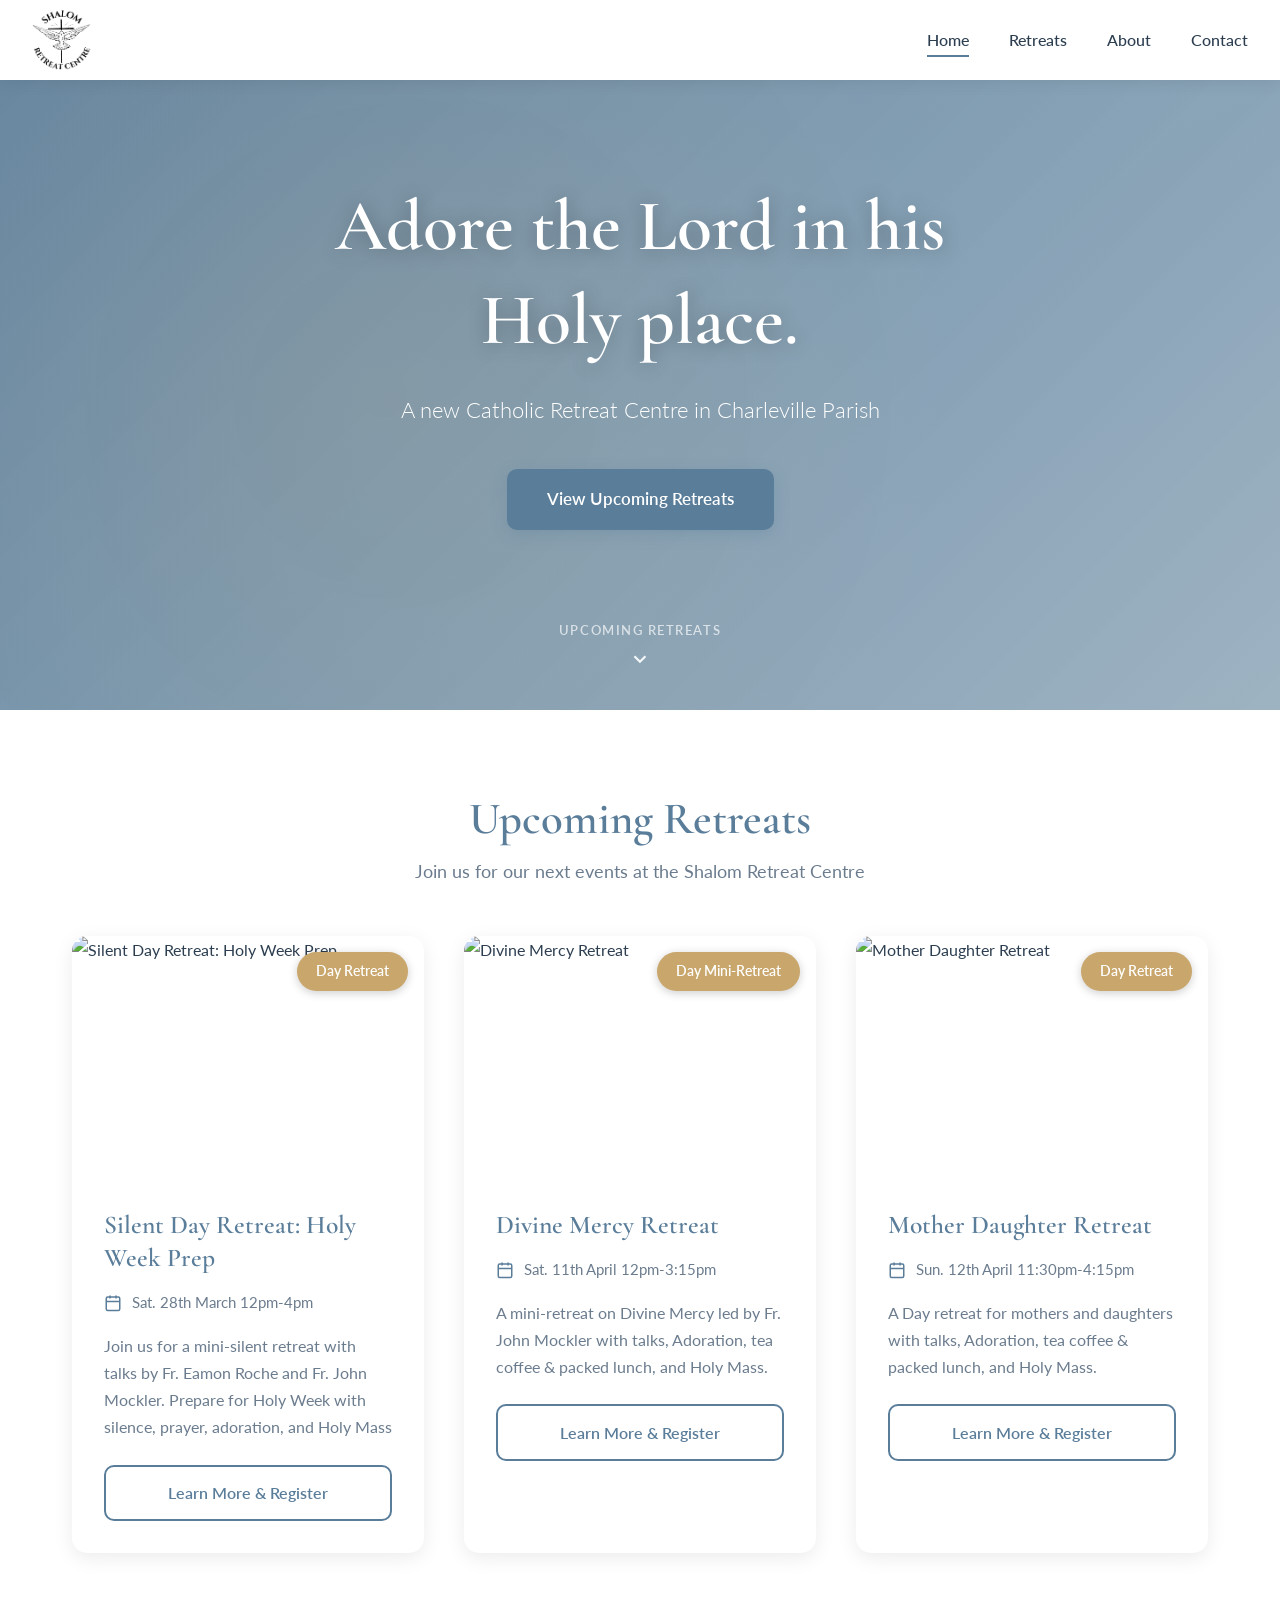
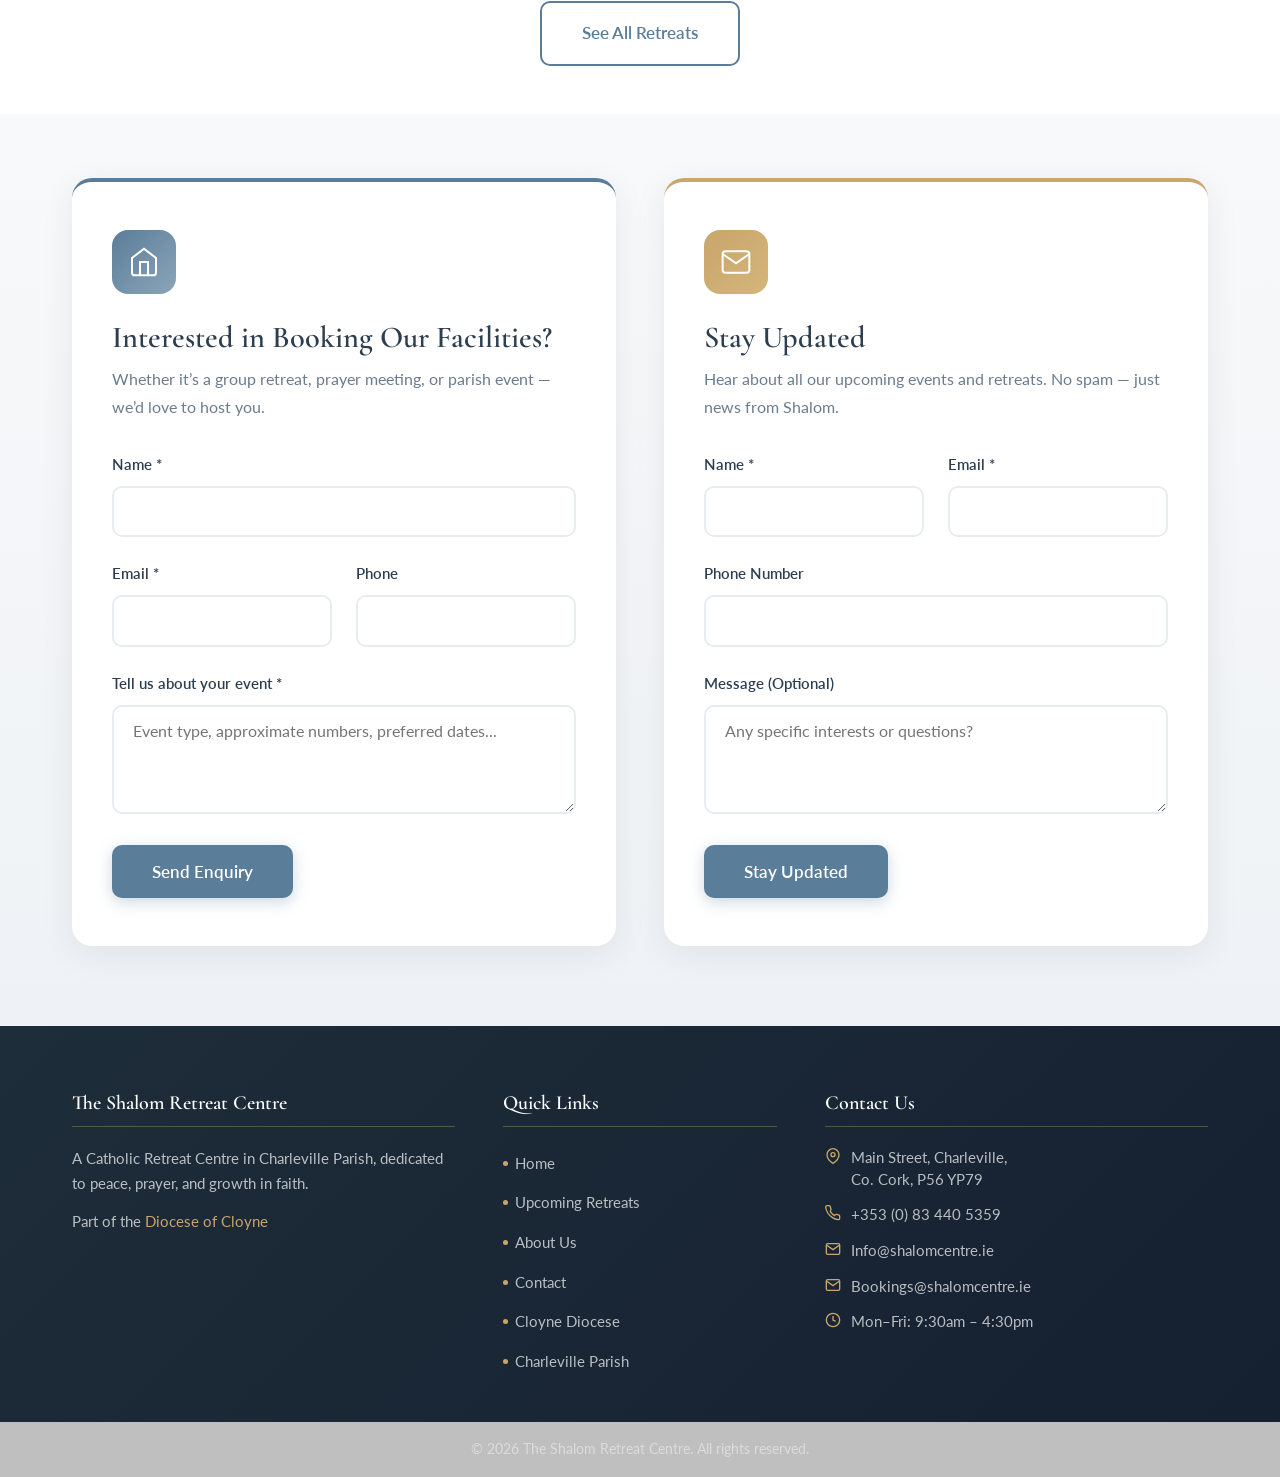
==== index.html @ 976bc003 "Add files via upload" ====
<!DOCTYPE html>
<html lang="en">
<head>
    <meta charset="UTF-8">
    <meta name="viewport" content="width=device-width, initial-scale=1.0">
    <title>The Shalom Retreat Centre</title>
    <link rel="icon" type="image/x-icon" href="favicon.ico">
    <link rel="preconnect" href="https://fonts.googleapis.com">
    <link rel="preconnect" href="https://fonts.gstatic.com" crossorigin>
    <link href="https://fonts.googleapis.com/css2?family=Cormorant+Garamond:wght@300;400;600&family=Lato:wght@300;400;700&display=swap" rel="stylesheet">
    <link rel="stylesheet" href="styles.css">
</head>
<body>

    <!-- Navigation -->
    <nav class="navbar">
        <div class="nav-container">
            <a href="index.html" class="nav-logo">
                <img src="Shalom_logo_transparent.png" alt="Shalom Retreat Centre">
            </a>
            <ul class="nav-menu">
                <li><a href="index.html" class="active">Home</a></li>
                <li><a href="bookings.html">Retreats</a></li>
                <li><a href="about.html">About</a></li>
                <li><a href="contact.html">Contact</a></li>
            </ul>
            <div class="hamburger">
                <span></span><span></span><span></span>
            </div>
        </div>
    </nav>

    <!-- Animated Background -->
    <div class="background-animation">
        <div class="orb orb-1"></div>
        <div class="orb orb-2"></div>
        <div class="orb orb-3"></div>
        <div class="orb orb-4"></div>
        <div class="orb orb-5"></div>
        <div class="orb orb-6"></div>
    </div>

    <!-- Hero Section -->
    <section class="hero" id="hero">
        <div class="hero-content">
            <h1 class="fade-in">Adore the Lord in his Holy place.</h1>
            <p class="fade-in-delay-1">A new Catholic Retreat Centre in Charleville Parish</p>
            <a href="bookings.html" class="btn-primary hero-btn fade-in-delay-2">View Upcoming Retreats</a>
        </div>
        <a href="#highlights" class="scroll-indicator" aria-label="Scroll to upcoming retreats">
            <span class="scroll-label">Upcoming Retreats</span>
            <div class="scroll-arrow">
                <svg width="22" height="22" viewBox="0 0 24 24" fill="none" stroke="currentColor" stroke-width="2.5">
                    <polyline points="6 9 12 15 18 9"></polyline>
                </svg>
            </div>
        </a>
    </section>

    <!-- Upcoming Retreats Highlights -->
    <section class="highlights-section" id="highlights">
        <div class="container">
            <div class="section-intro fade-in">
                <h2>Upcoming Retreats</h2>
                <p>Join us for our next events at the Shalom Retreat Centre</p>
            </div>
            <div class="retreats-grid" id="highlightsGrid">
                <!-- Populated by script.js -->
            </div>
            <div class="highlights-footer fade-in-delay-4">
                <a href="bookings.html" class="btn-secondary">See All Retreats</a>
            </div>
        </div>
    </section>

    <!-- Two-Column Forms Section -->
    <section class="forms-section">
        <div class="container">
            <div class="forms-grid">

                <!-- Left: Facility Booking Enquiry -->
                <div class="form-panel fade-in-delay-1">
                    <div class="form-panel-icon">
                        <svg width="32" height="32" viewBox="0 0 24 24" fill="none" stroke="currentColor" stroke-width="1.5">
                            <path d="M3 9l9-7 9 7v11a2 2 0 0 1-2 2H5a2 2 0 0 1-2-2z"></path>
                            <polyline points="9 22 9 12 15 12 15 22"></polyline>
                        </svg>
                    </div>
                    <h2>Interested in Booking Our Facilities?</h2>
                    <p class="form-panel-sub">Whether it&#8217;s a group retreat, prayer meeting, or parish event &#8212; we&#8217;d love to host you.</p>
                    <form id="facilityForm" class="contact-form">
                        <input type="hidden" name="sheetName" value="Contact Inquiries">
                        <input type="hidden" name="subject" value="Facility Booking Enquiry">
                        <div class="form-group">
                            <label for="facilityName">Name *</label>
                            <input type="text" id="facilityName" name="name" required>
                        </div>
                        <div class="form-row">
                            <div class="form-group">
                                <label for="facilityEmail">Email *</label>
                                <input type="email" id="facilityEmail" name="email" required>
                            </div>
                            <div class="form-group">
                                <label for="facilityPhone">Phone</label>
                                <input type="tel" id="facilityPhone" name="phone">
                            </div>
                        </div>
                        <div class="form-group">
                            <label for="facilityMessage">Tell us about your event *</label>
                            <textarea id="facilityMessage" name="message" rows="4" required placeholder="Event type, approximate numbers, preferred dates..."></textarea>
                        </div>
                        <button type="submit" class="btn-primary">Send Enquiry</button>
                    </form>
                    <div class="success-message" id="facilitySuccess">
                        <svg width="24" height="24" viewBox="0 0 24 24" fill="none" stroke="currentColor"><path d="M22 11.08V12a10 10 0 1 1-5.93-9.14"></path><polyline points="22 4 12 14.01 9 11.01"></polyline></svg>
                        Thank you! We&#8217;ll be in touch soon about your enquiry.
                    </div>
                    <div class="error-message" id="facilityError">
                        <svg width="24" height="24" viewBox="0 0 24 24" fill="none" stroke="currentColor"><circle cx="12" cy="12" r="10"></circle><line x1="15" y1="9" x2="9" y2="15"></line><line x1="9" y1="9" x2="15" y2="15"></line></svg>
                        <span>Something went wrong. Please try again.</span>
                    </div>
                </div>

                <!-- Right: Stay Updated -->
                <div class="form-panel form-panel-alt fade-in-delay-2">
                    <div class="form-panel-icon">
                        <svg width="32" height="32" viewBox="0 0 24 24" fill="none" stroke="currentColor" stroke-width="1.5">
                            <path d="M4 4h16c1.1 0 2 .9 2 2v12c0 1.1-.9 2-2 2H4c-1.1 0-2-.9-2-2V6c0-1.1.9-2 2-2z"></path>
                            <polyline points="22,6 12,13 2,6"></polyline>
                        </svg>
                    </div>
                    <h2>Stay Updated</h2>
                    <p class="form-panel-sub">Hear about all our upcoming events and retreats. No spam &#8212; just news from Shalom.</p>
                    <form id="stayUpdatedForm" class="contact-form">
                        <input type="hidden" name="sheetName" value="Newsletter Signups">
                        <div class="form-row">
                            <div class="form-group">
                                <label for="updateName">Name *</label>
                                <input type="text" id="updateName" name="name" required>
                            </div>
                            <div class="form-group">
                                <label for="updateEmail">Email *</label>
                                <input type="email" id="updateEmail" name="email" required>
                            </div>
                        </div>
                        <div class="form-group">
                            <label for="updatePhone">Phone Number</label>
                            <input type="tel" id="updatePhone" name="phone">
                        </div>
                        <div class="form-group">
                            <label for="updateMessage">Message (Optional)</label>
                            <textarea id="updateMessage" name="message" rows="4" placeholder="Any specific interests or questions?"></textarea>
                        </div>
                        <button type="submit" class="btn-primary">Stay Updated</button>
                    </form>
                    <div class="success-message" id="stayUpdatedSuccess">
                        <svg width="24" height="24" viewBox="0 0 24 24" fill="none" stroke="currentColor"><path d="M22 11.08V12a10 10 0 1 1-5.93-9.14"></path><polyline points="22 4 12 14.01 9 11.01"></polyline></svg>
                        Thank you! We&#8217;ll keep you updated on our upcoming events.
                    </div>
                    <div class="error-message" id="stayUpdatedError">
                        <svg width="24" height="24" viewBox="0 0 24 24" fill="none" stroke="currentColor"><circle cx="12" cy="12" r="10"></circle><line x1="15" y1="9" x2="9" y2="15"></line><line x1="9" y1="9" x2="15" y2="15"></line></svg>
                        <span>Something went wrong. Please try again.</span>
                    </div>
                </div>

            </div>
        </div>
    </section>

<!-- Footer -->
    <footer class="footer">
        <div class="footer-main">
            <div class="container">
                <div class="footer-grid">

                    <!-- About col -->
                    <div class="footer-col">
                        <h4>The Shalom Retreat Centre</h4>
                        <p>A Catholic Retreat Centre in Charleville Parish, dedicated to peace, prayer, and growth in faith.</p>
                        <p class="footer-diocese">
                            Part of the <a href="https://www.cloynediocese.ie" target="_blank" rel="noopener">Diocese of Cloyne</a>
                        </p>
                    </div>

                    <!-- Quick links col -->
                    <div class="footer-col">
                        <h4>Quick Links</h4>
                        <ul class="footer-links">
                            <li><a href="index.html">Home</a></li>
                            <li><a href="bookings.html">Upcoming Retreats</a></li>
                            <li><a href="about.html">About Us</a></li>
                            <li><a href="contact.html">Contact</a></li>
                            <li><a href="https://www.cloynediocese.ie" target="_blank" rel="noopener">Cloyne Diocese</a></li>
                            <li><a href="https://www.charlevilleparish.ie" target="_blank" rel="noopener">Charleville Parish</a></li>
                        </ul>
                    </div>

                    <!-- Contact col -->
                    <div class="footer-col">
                        <h4>Contact Us</h4>
                        <ul class="footer-contact-list">
                            <li>
                                <svg width="16" height="16" viewBox="0 0 24 24" fill="none" stroke="currentColor" stroke-width="2"><path d="M21 10c0 7-9 13-9 13s-9-6-9-13a9 9 0 0 1 18 0z"></path><circle cx="12" cy="10" r="3"></circle></svg>
                                <span>Main Street, Charleville,<br>Co. Cork, P56 YP79</span>
                            </li>
                            <li>
                                <svg width="16" height="16" viewBox="0 0 24 24" fill="none" stroke="currentColor" stroke-width="2"><path d="M22 16.92v3a2 2 0 0 1-2.18 2 19.79 19.79 0 0 1-8.63-3.07A19.5 19.5 0 0 1 4.21 12 19.79 19.79 0 0 1 1.14 3.38 2 2 0 0 1 3.12 1h3a2 2 0 0 1 2 1.72 12.84 12.84 0 0 0 .7 2.81 2 2 0 0 1-.45 2.11L8.09 9.91a16 16 0 0 0 6 6l1.27-1.27a2 2 0 0 1 2.11-.45 12.84 12.84 0 0 0 2.81.7A2 2 0 0 1 22 16.92z"></path></svg>
                                <a href="tel:+353834405359">+353 (0) 83 440 5359</a>
                            </li>
                            <li>
                                <svg width="16" height="16" viewBox="0 0 24 24" fill="none" stroke="currentColor" stroke-width="2"><path d="M4 4h16c1.1 0 2 .9 2 2v12c0 1.1-.9 2-2 2H4c-1.1 0-2-.9-2-2V6c0-1.1.9-2 2-2z"></path><polyline points="22,6 12,13 2,6"></polyline></svg>
                                <a href="mailto:info@shalomcentre.ie">Info@shalomcentre.ie</a>
                            </li>
                            <li>
                                <svg width="16" height="16" viewBox="0 0 24 24" fill="none" stroke="currentColor" stroke-width="2"><path d="M4 4h16c1.1 0 2 .9 2 2v12c0 1.1-.9 2-2 2H4c-1.1 0-2-.9-2-2V6c0-1.1.9-2 2-2z"></path><polyline points="22,6 12,13 2,6"></polyline></svg>
                                <a href="mailto:bookings@shalomcentre.ie">Bookings@shalomcentre.ie</a>
                            </li>
                            <li>
                                <svg width="16" height="16" viewBox="0 0 24 24" fill="none" stroke="currentColor" stroke-width="2"><circle cx="12" cy="12" r="10"></circle><polyline points="12 6 12 12 16 14"></polyline></svg>
                                <span>Mon&ndash;Fri: 9:30am &ndash; 4:30pm</span>
                            </li>
                        </ul>
                    </div>

                </div>
            </div>
        </div>
        <div class="footer-bottom">
            <div class="container">
                <p>&copy; 2026 The Shalom Retreat Centre. All rights reserved.</p>
            </div>
        </div>
    </footer>

    <script src="script.js"></script>
</body>
</html>
---- styles.css ----
/* ===== CSS VARIABLES ===== */
:root {
    --primary-color: #5a7d9a;
    --secondary-color: #8ba5b8;
    --accent-color: #c9a66b;
    --text-dark: #2c3e50;
    --text-light: #6b7c8e;
    --bg-light: #f8f9fa;
    --white: #ffffff;
    --success: #4caf50;
    --error: #e57373;

    --font-heading: 'Cormorant Garamond', serif;
    --font-body: 'Lato', sans-serif;

    --transition: all 0.3s ease;
}

/* ===== RESET & BASE ===== */
*, *::before, *::after {
    margin: 0;
    padding: 0;
    box-sizing: border-box;
}

html { scroll-behavior: smooth; }

body {
    font-family: var(--font-body);
    color: var(--text-dark);
    line-height: 1.7;
    overflow-x: hidden;
}

h1, h2, h3, h4, h5, h6 {
    font-family: var(--font-heading);
    font-weight: 600;
    line-height: 1.3;
    margin-bottom: 1rem;
}

h1 { font-size: 3.5rem; }
h2 { font-size: 2.8rem; }
h3 { font-size: 1.8rem; }

p { margin-bottom: 1rem; }

a {
    text-decoration: none;
    color: inherit;
    transition: var(--transition);
}

img {
    max-width: 100%;
    height: auto;
    display: block;
}

.container {
    max-width: 1200px;
    margin: 0 auto;
    padding: 0 2rem;
}

/* ===== ANIMATED BACKGROUND ===== */
.background-animation {
    position: fixed;
    top: 0; left: 0;
    width: 100%; height: 100%;
    z-index: -1;
    overflow: hidden;
    background: linear-gradient(160deg, #f7f5f0 0%, #edf2f6 50%, #f5f2ec 100%);
}

.background-animation.subtle {
    background: linear-gradient(160deg, #f8f7f3 0%, #f0f4f8 60%, #f6f3ee 100%);
}

/* Soft drifting circles */
.orb {
    position: absolute;
    border-radius: 50%;
    opacity: 0;
    will-change: transform, opacity;
}

.orb-1 {
    width: 500px; height: 500px; top: -8%; left: -10%;
    background: radial-gradient(circle at 40% 40%, rgba(90,125,154,0.18) 0%, transparent 68%);
    animation: drift1 50s -5s infinite ease-in-out;
}
.orb-2 {
    width: 380px; height: 380px; top: 25%; left: 60%;
    background: radial-gradient(circle at 50% 50%, rgba(201,166,107,0.14) 0%, transparent 68%);
    animation: drift2 58s -18s infinite ease-in-out;
}
.orb-3 {
    width: 460px; height: 460px; top: 60%; left: -5%;
    background: radial-gradient(circle at 40% 60%, rgba(139,165,184,0.15) 0%, transparent 68%);
    animation: drift3 64s -30s infinite ease-in-out;
}
.orb-4 {
    width: 280px; height: 280px; top: 5%; left: 72%;
    background: radial-gradient(circle at 50% 40%, rgba(201,166,107,0.12) 0%, transparent 68%);
    animation: drift4 42s -8s infinite ease-in-out;
}
.orb-5 {
    width: 420px; height: 420px; top: 70%; left: 55%;
    background: radial-gradient(circle at 50% 50%, rgba(90,125,154,0.12) 0%, transparent 68%);
    animation: drift5 56s -22s infinite ease-in-out;
}
.orb-6 {
    width: 220px; height: 220px; top: 42%; left: 30%;
    background: radial-gradient(circle at 50% 50%, rgba(201,166,107,0.10) 0%, transparent 68%);
    animation: drift6 70s -40s infinite ease-in-out;
}

@keyframes drift1 {
    0%,100% { opacity:0; transform: translate(0,0); }
    10%      { opacity:1; }
    50%      { opacity:1; transform: translate(70px, 90px); }
    90%      { opacity:1; }
}
@keyframes drift2 {
    0%,100% { opacity:0; transform: translate(0,0); }
    10%      { opacity:1; }
    40%      { opacity:1; transform: translate(-60px,-70px); }
    70%      { opacity:1; transform: translate(-100px, 30px); }
    90%      { opacity:1; }
}
@keyframes drift3 {
    0%,100% { opacity:0; transform: translate(0,0); }
    10%      { opacity:1; }
    50%      { opacity:1; transform: translate(80px,-100px); }
    90%      { opacity:1; }
}
@keyframes drift4 {
    0%,100% { opacity:0; transform: translate(0,0); }
    10%      { opacity:1; }
    35%      { opacity:1; transform: translate(-40px, 60px); }
    65%      { opacity:1; transform: translate(-80px, 30px); }
    90%      { opacity:1; }
}
@keyframes drift5 {
    0%,100% { opacity:0; transform: translate(0,0); }
    10%      { opacity:1; }
    50%      { opacity:1; transform: translate(-90px,-80px); }
    90%      { opacity:1; }
}
@keyframes drift6 {
    0%,100% { opacity:0; transform: translate(0,0); }
    10%      { opacity:1; }
    33%      { opacity:1; transform: translate(50px,-50px); }
    66%      { opacity:1; transform: translate(-30px,-80px); }
    90%      { opacity:1; }
}

/* ===== NAVIGATION ===== */
.navbar {
    background: var(--white);
    box-shadow: 0 2px 15px rgba(0,0,0,0.08);
    position: sticky;
    top: 0;
    z-index: 1000;
    animation: slideDown 0.5s ease;
}

@keyframes slideDown {
    from { transform: translateY(-100%); opacity: 0; }
    to   { transform: translateY(0);     opacity: 1; }
}

.nav-container {
    max-width: 1400px;
    margin: 0 auto;
    padding: 0 2rem;
    display: flex;
    justify-content: space-between;
    align-items: center;
    height: 80px;
}

.nav-logo img {
    height: 60px;
    width: auto;
    transition: var(--transition);
}

.nav-logo:hover img { transform: scale(1.05); }

.nav-menu {
    display: flex;
    list-style: none;
    gap: 2.5rem;
}

.nav-menu a {
    color: var(--text-dark);
    font-weight: 500;
    font-size: 1rem;
    position: relative;
    padding: 0.5rem 0;
}

.nav-menu a::after {
    content: '';
    position: absolute;
    bottom: 0; left: 0;
    width: 0; height: 2px;
    background: var(--primary-color);
    transition: width 0.3s ease;
}

.nav-menu a:hover::after,
.nav-menu a.active::after { width: 100%; }

.hamburger {
    display: none;
    flex-direction: column;
    cursor: pointer;
    gap: 5px;
}

.hamburger span {
    width: 25px; height: 3px;
    background: var(--text-dark);
    transition: var(--transition);
}

/* ===== HERO SECTION ===== */
.hero {
    min-height: 70vh;
    display: flex;
    flex-direction: column;
    align-items: center;
    justify-content: center;
    text-align: center;
    background: linear-gradient(135deg, rgba(90,125,154,0.92), rgba(139,165,184,0.82)),
                url('https://i.imgur.com/rm2Lard.jpeg?w=1200&q=80') center/cover;
    position: relative;
    overflow: hidden;
}

.hero::before {
    content: '';
    position: absolute;
    inset: 0;
    background: radial-gradient(circle at 30% 50%, rgba(201,166,107,0.12), transparent 60%);
    animation: pulseGlow 8s ease-in-out infinite;
}

@keyframes pulseGlow {
    0%, 100% { opacity: 0.3; }
    50%       { opacity: 0.7; }
}

.hero-content {
    position: relative;
    z-index: 1;
    color: var(--white);
    max-width: 820px;
    padding: 2rem 2rem 7rem;
}

.hero h1 {
    font-size: 4.5rem;
    margin-bottom: 1.5rem;
    text-shadow: 0 2px 20px rgba(0,0,0,0.3);
}

.hero p {
    font-size: 1.4rem;
    opacity: 0.95;
    font-weight: 300;
    margin-bottom: 2.5rem;
}

.hero-btn {
    background: rgba(255,255,255,0.15);
    border: 2px solid rgba(255,255,255,0.7);
    color: var(--white);
    backdrop-filter: blur(6px);
    box-shadow: 0 4px 20px rgba(0,0,0,0.15);
}

.hero-btn:hover {
    background: var(--white);
    color: var(--primary-color);
    border-color: var(--white);
    transform: translateY(-2px);
}

/* ===== SCROLL INDICATOR ===== */
.scroll-indicator {
    position: absolute;
    bottom: 2.5rem;
    left: 50%;
    transform: translateX(-50%);
    display: flex;
    flex-direction: column;
    align-items: center;
    gap: 0.4rem;
    color: rgba(255,255,255,0.85);
    font-size: 0.8rem;
    font-family: var(--font-body);
    font-weight: 600;
    letter-spacing: 0.12em;
    text-transform: uppercase;
    transition: color 0.3s ease;
    /* Custom animation keeps translateX(-50%) intact — generic fadeIn would overwrite it */
    animation: fadeInScroll 1s ease 1.2s forwards;
    opacity: 0;
    z-index: 2;
}

@keyframes fadeInScroll {
    from { opacity: 0; transform: translateX(-50%) translateY(12px); }
    to   { opacity: 1; transform: translateX(-50%) translateY(0); }
}

.scroll-indicator:hover {
    color: var(--white);
    transform: translateX(-50%) translateY(4px);
}

.scroll-label {
    opacity: 0.8;
}

.scroll-arrow {
    animation: bounceArrow 2s ease-in-out infinite;
    display: flex;
}

.scroll-arrow svg {
    stroke: rgba(255,255,255,0.9);
}

@keyframes bounceArrow {
    0%, 100% { transform: translateY(0); }
    50%       { transform: translateY(6px); }
}

/* ===== ANIMATIONS ===== */
.fade-in         { opacity: 0; animation: fadeIn 1s ease 0.0s forwards; }
.fade-in-delay-1 { opacity: 0; animation: fadeIn 1s ease 0.2s forwards; }
.fade-in-delay-2 { opacity: 0; animation: fadeIn 1s ease 0.4s forwards; }
.fade-in-delay-3 { opacity: 0; animation: fadeIn 1s ease 0.6s forwards; }
.fade-in-delay-4 { opacity: 0; animation: fadeIn 1s ease 0.8s forwards; }
.fade-in-delay-5 { opacity: 0; animation: fadeIn 1s ease 1.0s forwards; }

@keyframes fadeIn {
    from { opacity: 0; transform: translateY(28px); }
    to   { opacity: 1; transform: translateY(0); }
}

/* ===== HIGHLIGHTS SECTION (homepage) ===== */
.highlights-section {
    padding: 5rem 0 3rem;
    background: var(--white);
}

.section-intro {
    text-align: center;
    margin-bottom: 3rem;
}

.section-intro h2 {
    color: var(--primary-color);
    margin-bottom: 0.5rem;
}

.section-intro p {
    color: var(--text-light);
    font-size: 1.15rem;
    margin: 0;
}

.highlights-footer {
    text-align: center;
    margin-top: 3rem;
}

/* ===== FORMS SECTION (homepage two-column) ===== */
.forms-section {
    padding: 4rem 0 5rem;
    background: linear-gradient(to bottom, var(--bg-light), #eef2f6);
}

.forms-grid {
    display: grid;
    grid-template-columns: 1fr 1fr;
    gap: 3rem;
    align-items: start;
}

.form-panel {
    background: var(--white);
    border-radius: 20px;
    padding: 3rem 2.5rem;
    box-shadow: 0 8px 35px rgba(0,0,0,0.07);
    border-top: 4px solid var(--primary-color);
    opacity: 0;
}

.form-panel-alt {
    border-top-color: var(--accent-color);
}

.form-panel-icon {
    display: inline-flex;
    align-items: center;
    justify-content: center;
    width: 64px;
    height: 64px;
    background: linear-gradient(135deg, var(--primary-color), var(--secondary-color));
    border-radius: 16px;
    margin-bottom: 1.5rem;
}

.form-panel-alt .form-panel-icon {
    background: linear-gradient(135deg, var(--accent-color), #d4b57a);
}

.form-panel-icon svg {
    stroke: var(--white);
}

.form-panel h2 {
    color: var(--text-dark);
    font-size: 1.9rem;
    margin-bottom: 0.5rem;
}

.form-panel-sub {
    color: var(--text-light);
    font-size: 1rem;
    margin-bottom: 2rem;
}

/* ===== PAGE HEADER ===== */
.page-header {
    padding: 4rem 0 3rem;
    text-align: center;
    background: linear-gradient(to bottom, rgba(248,249,250,0.5), transparent);
}

.page-header h1 { color: var(--primary-color); margin-bottom: 1rem; }
.page-header p  { color: var(--text-light); font-size: 1.2rem; max-width: 800px; margin: 0 auto; }

/* ===== RETREATS SECTION ===== */
.retreats-section {
    padding: 4rem 0 6rem;
    background: var(--white);
}

/* Shared grid — used by homepage highlights (3 cards) */
.retreats-grid {
    display: grid;
    grid-template-columns: repeat(auto-fill, minmax(320px, 1fr));
    gap: 2.5rem;
    margin-bottom: 2rem;
}

/* Bookings page: slimmer cards, 4 across */
.retreats-section .retreats-grid {
    grid-template-columns: repeat(auto-fill, minmax(240px, 1fr));
    gap: 1.8rem;
}

/* ===== RETREAT SIGNUP HERO ===== */
.retreat-hero {
    position: relative;
    height: 340px;
    width: 100%;
    overflow: hidden;
    background: #2c3e50;
}

.retreat-hero img {
    width: 100%;
    height: 100%;
    object-fit: cover;
    object-position: center;
    display: block;
}

.retreat-hero-gradient {
    position: absolute;
    bottom: 0; left: 0;
    width: 100%; height: 75%;
    background: linear-gradient(to top, rgba(20,30,40,0.88) 0%, transparent 100%);
    pointer-events: none;
}

.retreat-hero-info {
    position: absolute;
    bottom: 0; left: 0; right: 0;
    padding: 2rem 3rem 2.2rem;
    color: #fff;
    z-index: 2;
}

.retreat-hero-tag {
    display: inline-block;
    background: var(--accent-color);
    color: #fff;
    padding: 0.3rem 1rem;
    border-radius: 20px;
    font-size: 0.8rem;
    font-weight: 700;
    letter-spacing: 0.05em;
    text-transform: uppercase;
    margin-bottom: 0.7rem;
}

.retreat-hero-info h1 {
    font-size: 2.4rem;
    margin-bottom: 0.5rem;
    text-shadow: 0 2px 12px rgba(0,0,0,0.4);
    color: #fff;
    line-height: 1.2;
}

.retreat-hero-meta {
    display: flex;
    align-items: center;
    gap: 0.5rem;
    font-size: 0.95rem;
    opacity: 0.92;
    font-weight: 400;
    flex-wrap: wrap;
}

.retreat-hero-meta svg {
    stroke: var(--accent-color);
    flex-shrink: 0;
}

.retreat-hero-description {
    margin-top: 0.5rem;
    font-size: 1rem;
    opacity: 0.85;
    font-weight: 300;
    max-width: 640px;
}

.retreat-card {
    background: var(--white);
    border-radius: 15px;
    overflow: hidden;
    box-shadow: 0 5px 20px rgba(0,0,0,0.08);
    transition: var(--transition);
    opacity: 0;
}

.retreat-card:hover {
    transform: translateY(-8px);
    box-shadow: 0 12px 35px rgba(0,0,0,0.15);
}

.retreat-image {
    position: relative;
    height: 240px;
    overflow: hidden;
}

.retreat-image img {
    width: 100%; height: 100%;
    object-fit: cover;
    transition: transform 0.5s ease;
}

.retreat-card:hover .retreat-image img { transform: scale(1.1); }

.retreat-tag {
    position: absolute;
    top: 1rem; right: 1rem;
    background: var(--accent-color);
    color: var(--white);
    padding: 0.5rem 1.2rem;
    border-radius: 20px;
    font-size: 0.85rem;
    font-weight: 600;
    box-shadow: 0 2px 10px rgba(0,0,0,0.2);
}

.retreat-content { padding: 2rem; }

/* Slightly tighter padding on bookings page for slimmer cards */
.retreats-section .retreat-content { padding: 1.5rem; }

.retreat-content h3 {
    color: var(--primary-color);
    margin-bottom: 1rem;
    font-size: 1.6rem;
}

.retreat-date {
    display: flex;
    align-items: center;
    gap: 0.6rem;
    color: var(--text-light);
    margin-bottom: 1rem;
    font-size: 0.95rem;
}

.retreat-date svg {
    stroke: var(--primary-color);
    stroke-width: 2;
    flex-shrink: 0;
}

.retreat-content p {
    color: var(--text-light);
    line-height: 1.7;
    margin-bottom: 1.5rem;
}

.retreat-content .btn-secondary {
    width: 100%;
    padding: 0.8rem 1.5rem;
    font-size: 1rem;
    text-align: center;
}

/* ===== FORMS ===== */
.contact-form { margin-top: 1.5rem; }

.form-row {
    display: grid;
    grid-template-columns: 1fr 1fr;
    gap: 1.5rem;
    margin-bottom: 0;
}

.form-group { margin-bottom: 1.5rem; }

.form-group label {
    display: block;
    color: var(--text-dark);
    font-weight: 600;
    margin-bottom: 0.5rem;
    font-size: 0.95rem;
}

.form-group input,
.form-group textarea,
.form-group select {
    width: 100%;
    padding: 0.9rem 1.2rem;
    border: 2px solid #e8ecef;
    border-radius: 10px;
    font-size: 1rem;
    font-family: var(--font-body);
    transition: var(--transition);
    background: var(--white);
}

.form-group input:focus,
.form-group textarea:focus,
.form-group select:focus {
    outline: none;
    border-color: var(--primary-color);
    box-shadow: 0 0 0 4px rgba(90,125,154,0.1);
}

.form-group textarea { resize: vertical; }

/* ===== BUTTONS ===== */
.btn-primary,
.btn-secondary {
    display: inline-block;
    padding: 1rem 2.5rem;
    font-size: 1.05rem;
    font-weight: 600;
    border-radius: 10px;
    cursor: pointer;
    transition: var(--transition);
    border: none;
    font-family: var(--font-body);
}

.btn-primary {
    background: var(--primary-color);
    color: var(--white);
    box-shadow: 0 4px 15px rgba(90,125,154,0.3);
}

.btn-primary:hover {
    background: #4a6d8a;
    transform: translateY(-2px);
    box-shadow: 0 6px 20px rgba(90,125,154,0.4);
}

.btn-secondary {
    background: transparent;
    color: var(--primary-color);
    border: 2px solid var(--primary-color);
}

.btn-secondary:hover {
    background: var(--primary-color);
    color: var(--white);
}

/* ===== MESSAGES ===== */
.success-message,
.error-message {
    display: none;
    align-items: center;
    gap: 1rem;
    padding: 1.2rem 1.5rem;
    border-radius: 10px;
    margin-top: 1.5rem;
    font-weight: 500;
    animation: slideIn 0.3s ease;
}

@keyframes slideIn {
    from { opacity: 0; transform: translateY(-10px); }
    to   { opacity: 1; transform: translateY(0); }
}

.success-message {
    background: rgba(76,175,80,0.1);
    color: var(--success);
    border: 2px solid var(--success);
}

.error-message {
    background: rgba(229,115,115,0.1);
    color: var(--error);
    border: 2px solid var(--error);
}

.success-message svg,
.error-message svg {
    stroke-width: 2.5;
    flex-shrink: 0;
}

/* ===== REGISTRATION SECTION ===== */
.registration-section {
    padding: 4rem 0 6rem;
    background: var(--white);
}

.registration-content {
    max-width: 800px;
    margin: 0 auto;
}

.back-link {
    display: inline-flex;
    align-items: center;
    gap: 0.5rem;
    color: var(--primary-color);
    font-weight: 600;
    margin-bottom: 2rem;
    transition: var(--transition);
}

.back-link:hover { gap: 0.8rem; color: var(--secondary-color); }
.back-link svg   { stroke-width: 2.5; }

.registration-content h1 {
    color: var(--primary-color);
    margin-bottom: 0.5rem;
}

.registration-form {
    background: linear-gradient(to bottom, rgba(248,249,250,0.5), rgba(255,255,255,0.8));
    padding: 3rem;
    border-radius: 15px;
    box-shadow: 0 5px 25px rgba(0,0,0,0.08);
}

.registration-form h3 {
    color: var(--primary-color);
    margin-top: 2rem;
    margin-bottom: 1.5rem;
    padding-top: 2rem;
    border-top: 2px solid #e8ecef;
}

.registration-form h3:first-of-type {
    margin-top: 0;
    padding-top: 0;
    border-top: none;
}

.subtitle { color: var(--text-light); font-size: 1.1rem; margin-bottom: 2rem; }

/* ===== ABOUT PAGE ===== */
.about-hero {
    padding: 5rem 0 3rem;
    text-align: center;
    background: linear-gradient(to bottom, rgba(248,249,250,0.5), transparent);
}

.about-hero h1   { color: var(--primary-color); margin-bottom: 1rem; }
.about-hero .lead {
    color: var(--text-light);
    font-size: 1.3rem;
    max-width: 800px;
    margin: 0 auto;
}

.about-content {
    padding: 4rem 0;
    background: var(--white);
}

.about-grid {
    display: grid;
    grid-template-columns: 1fr 1fr;
    gap: 4rem;
    align-items: center;
    margin-bottom: 5rem;
}

.about-grid.reverse     { direction: rtl; }
.about-grid.reverse > * { direction: ltr; }

.about-text h2  { color: var(--primary-color); margin-bottom: 1.5rem; }
.about-text p   { color: var(--text-light); font-size: 1.05rem; line-height: 1.8; }

.about-image {
    border-radius: 15px;
    overflow: hidden;
    box-shadow: 0 10px 40px rgba(0,0,0,0.1);
}

.about-image img { width: 100%; height: 100%; object-fit: cover; transition: transform 0.5s ease; }
.about-image:hover img { transform: scale(1.05); }

/* ===== VALUES SECTION ===== */
.values-section {
    padding: 5rem 0;
    background: linear-gradient(to bottom, rgba(248,249,250,0.5), var(--white));
}

.values-section h2 { color: var(--primary-color); margin-bottom: 3rem; }
.text-center       { text-align: center; }

.values-grid {
    display: grid;
    grid-template-columns: repeat(auto-fit, minmax(250px, 1fr));
    gap: 2.5rem;
    margin-top: 3rem;
}

.value-card {
    text-align: center;
    padding: 2rem;
    background: var(--white);
    border-radius: 15px;
    box-shadow: 0 5px 20px rgba(0,0,0,0.06);
    transition: var(--transition);
    opacity: 0;
}

.value-card:hover {
    transform: translateY(-5px);
    box-shadow: 0 8px 30px rgba(0,0,0,0.12);
}

.value-icon {
    display: inline-flex;
    align-items: center;
    justify-content: center;
    width: 80px; height: 80px;
    background: linear-gradient(135deg, var(--primary-color), var(--secondary-color));
    border-radius: 50%;
    margin-bottom: 1.5rem;
}

.value-icon svg { stroke: var(--white); stroke-width: 2; }

.value-card h3 { color: var(--primary-color); margin-bottom: 0.8rem; font-size: 1.4rem; }
.value-card p  { color: var(--text-light); line-height: 1.6; }

/* ===== CTA SECTION ===== */
.cta-section {
    padding: 5rem 0;
    background: linear-gradient(135deg, rgba(90,125,154,0.95), rgba(139,165,184,0.9)),
                url('https://images.unsplash.com/photo-1519681393784-d120267933ba?w=1600&q=80') center/cover;
    text-align: center;
    position: relative;
}

.cta-content       { position: relative; z-index: 1; color: var(--white); }
.cta-content h2    { font-size: 3rem; margin-bottom: 1rem; }
.cta-content p     { font-size: 1.3rem; margin-bottom: 2rem; opacity: 0.95; }

.cta-buttons {
    display: flex;
    gap: 1.5rem;
    justify-content: center;
    flex-wrap: wrap;
}

.cta-buttons .btn-primary { background: var(--white); color: var(--primary-color); }
.cta-buttons .btn-primary:hover { background: var(--accent-color); color: var(--white); }
.cta-buttons .btn-secondary { border-color: var(--white); color: var(--white); }
.cta-buttons .btn-secondary:hover { background: var(--white); color: var(--primary-color); }

/* ===== CONTACT SECTION ===== */
.contact-section {
    padding: 4rem 0 6rem;
    background: var(--white);
}

.contact-header {
    text-align: center;
    max-width: 700px;
    margin: 0 auto 4rem;
}

.contact-header h1 { color: var(--primary-color); margin-bottom: 1rem; }
.contact-header p  { color: var(--text-light); font-size: 1.1rem; }

.contact-grid {
    display: grid;
    grid-template-columns: 1fr 1.5fr;
    gap: 4rem;
}

.contact-info { display: flex; flex-direction: column; gap: 2rem; }

.contact-card {
    padding: 2rem;
    background: linear-gradient(to bottom right, rgba(248,249,250,0.8), var(--white));
    border-radius: 15px;
    box-shadow: 0 5px 20px rgba(0,0,0,0.06);
    transition: var(--transition);
}

.contact-card:hover { transform: translateY(-3px); box-shadow: 0 8px 30px rgba(0,0,0,0.1); }

.contact-icon {
    display: inline-flex;
    align-items: center;
    justify-content: center;
    width: 60px; height: 60px;
    background: linear-gradient(135deg, var(--primary-color), var(--secondary-color));
    border-radius: 50%;
    margin-bottom: 1rem;
}

.contact-icon svg   { stroke: var(--white); stroke-width: 2; }
.contact-card h3    { color: var(--primary-color); margin-bottom: 0.8rem; font-size: 1.3rem; }
.contact-card p     { color: var(--text-light); line-height: 1.6; }

.contact-form-container {
    background: linear-gradient(to bottom, rgba(248,249,250,0.5), rgba(255,255,255,0.8));
    padding: 3rem;
    border-radius: 15px;
    box-shadow: 0 5px 25px rgba(0,0,0,0.08);
}

.contact-form-container h2 { color: var(--primary-color); margin-bottom: 2rem; }

/* ===== FOOTER ===== */
.footer-main {
    background: linear-gradient(135deg, #1e2d3a 0%, #152030 100%);
    color: rgba(255,255,255,0.85);
    padding: 4rem 0 3rem;
}

.footer-grid {
    display: grid;
    grid-template-columns: 1.4fr 1fr 1.4fr;
    gap: 3rem;
}

.footer-col h4 {
    font-family: var(--font-heading);
    font-size: 1.25rem;
    color: var(--white);
    margin-bottom: 1.2rem;
    padding-bottom: 0.6rem;
    border-bottom: 1px solid rgba(201,166,107,0.35);
}

.footer-col p {
    font-size: 0.92rem;
    line-height: 1.7;
    color: rgba(255,255,255,0.7);
    margin-bottom: 0.8rem;
}

.footer-diocese a {
    color: var(--accent-color);
    transition: var(--transition);
}
.footer-diocese a:hover { color: #d9bb85; }

/* Quick links */
.footer-links {
    list-style: none;
    display: flex;
    flex-direction: column;
    gap: 0.6rem;
}

.footer-links a {
    color: rgba(255,255,255,0.7);
    font-size: 0.92rem;
    display: inline-flex;
    align-items: center;
    gap: 0.4rem;
    transition: var(--transition);
}

.footer-links a::before {
    content: '';
    display: inline-block;
    width: 5px; height: 5px;
    border-radius: 50%;
    background: var(--accent-color);
    flex-shrink: 0;
    transition: var(--transition);
}

.footer-links a:hover { color: var(--white); padding-left: 4px; }
.footer-links a:hover::before { background: #d9bb85; }

/* Contact list */
.footer-contact-list {
    list-style: none;
    display: flex;
    flex-direction: column;
    gap: 0.85rem;
}

.footer-contact-list li {
    display: flex;
    align-items: flex-start;
    gap: 0.65rem;
    font-size: 0.92rem;
    color: rgba(255,255,255,0.7);
    line-height: 1.5;
}

.footer-contact-list svg {
    stroke: var(--accent-color);
    flex-shrink: 0;
    margin-top: 2px;
}

.footer-contact-list a {
    color: rgba(255,255,255,0.7);
    transition: var(--transition);
}
.footer-contact-list a:hover { color: var(--white); }

/* Bottom bar */
.footer-bottom {
    background: rgba(0,0,0,0.25);
    padding: 1rem 0;
    text-align: center;
}

.footer-bottom p {
    font-size: 0.85rem;
    color: rgba(255,255,255,0.45);
    margin: 0;
}

/* Footer responsive */
@media (max-width: 820px) {
    .footer-grid { grid-template-columns: 1fr 1fr; }
    .footer-col:first-child { grid-column: 1 / -1; }
}

@media (max-width: 520px) {
    .footer-grid { grid-template-columns: 1fr; }
    .footer-col:first-child { grid-column: auto; }
}

/* ===== RESPONSIVE ===== */
@media (max-width: 968px) {
    h1 { font-size: 2.8rem; }
    h2 { font-size: 2.2rem; }
    h3 { font-size: 1.5rem; }

    .nav-menu {
        position: fixed;
        left: -100%; top: 80px;
        flex-direction: column;
        background: var(--white);
        width: 100%;
        text-align: center;
        transition: 0.3s;
        box-shadow: 0 10px 27px rgba(0,0,0,0.05);
        padding: 2rem 0;
        gap: 0;
    }

    .nav-menu.active { left: 0; }
    .nav-menu li     { padding: 1rem 0; }
    .hamburger       { display: flex; }

    .hamburger.active span:nth-child(1) { transform: rotate(45deg) translate(8px, 8px); }
    .hamburger.active span:nth-child(2) { opacity: 0; }
    .hamburger.active span:nth-child(3) { transform: rotate(-45deg) translate(8px, -8px); }

    .hero h1         { font-size: 3rem; }

    .forms-grid,
    .about-grid,
    .contact-grid    { grid-template-columns: 1fr; gap: 2.5rem; }

    .about-grid.reverse { direction: ltr; }

    .values-grid     { grid-template-columns: 1fr; }
    .cta-content h2  { font-size: 2.2rem; }

    .cta-buttons     { flex-direction: column; align-items: center; }
    .cta-buttons .btn-primary,
    .cta-buttons .btn-secondary { width: 100%; max-width: 300px; }

    .form-row        { grid-template-columns: 1fr; }
}

@media (max-width: 600px) {
    .container       { padding: 0 1.5rem; }
    .hero            { min-height: 88vh; }
    .hero h1         { font-size: 2.3rem; }
    .hero p          { font-size: 1.1rem; }
    .hero-content    { padding-bottom: 6rem; }
    .scroll-indicator { bottom: 1.5rem; }

    .registration-form,
    .contact-form-container,
    .form-panel      { padding: 2rem 1.5rem; }

    .page-header     { padding: 3rem 0 2rem; }
    .retreats-grid,
    .retreats-section .retreats-grid { grid-template-columns: 1fr; }
    .nav-logo img    { height: 50px; }
}
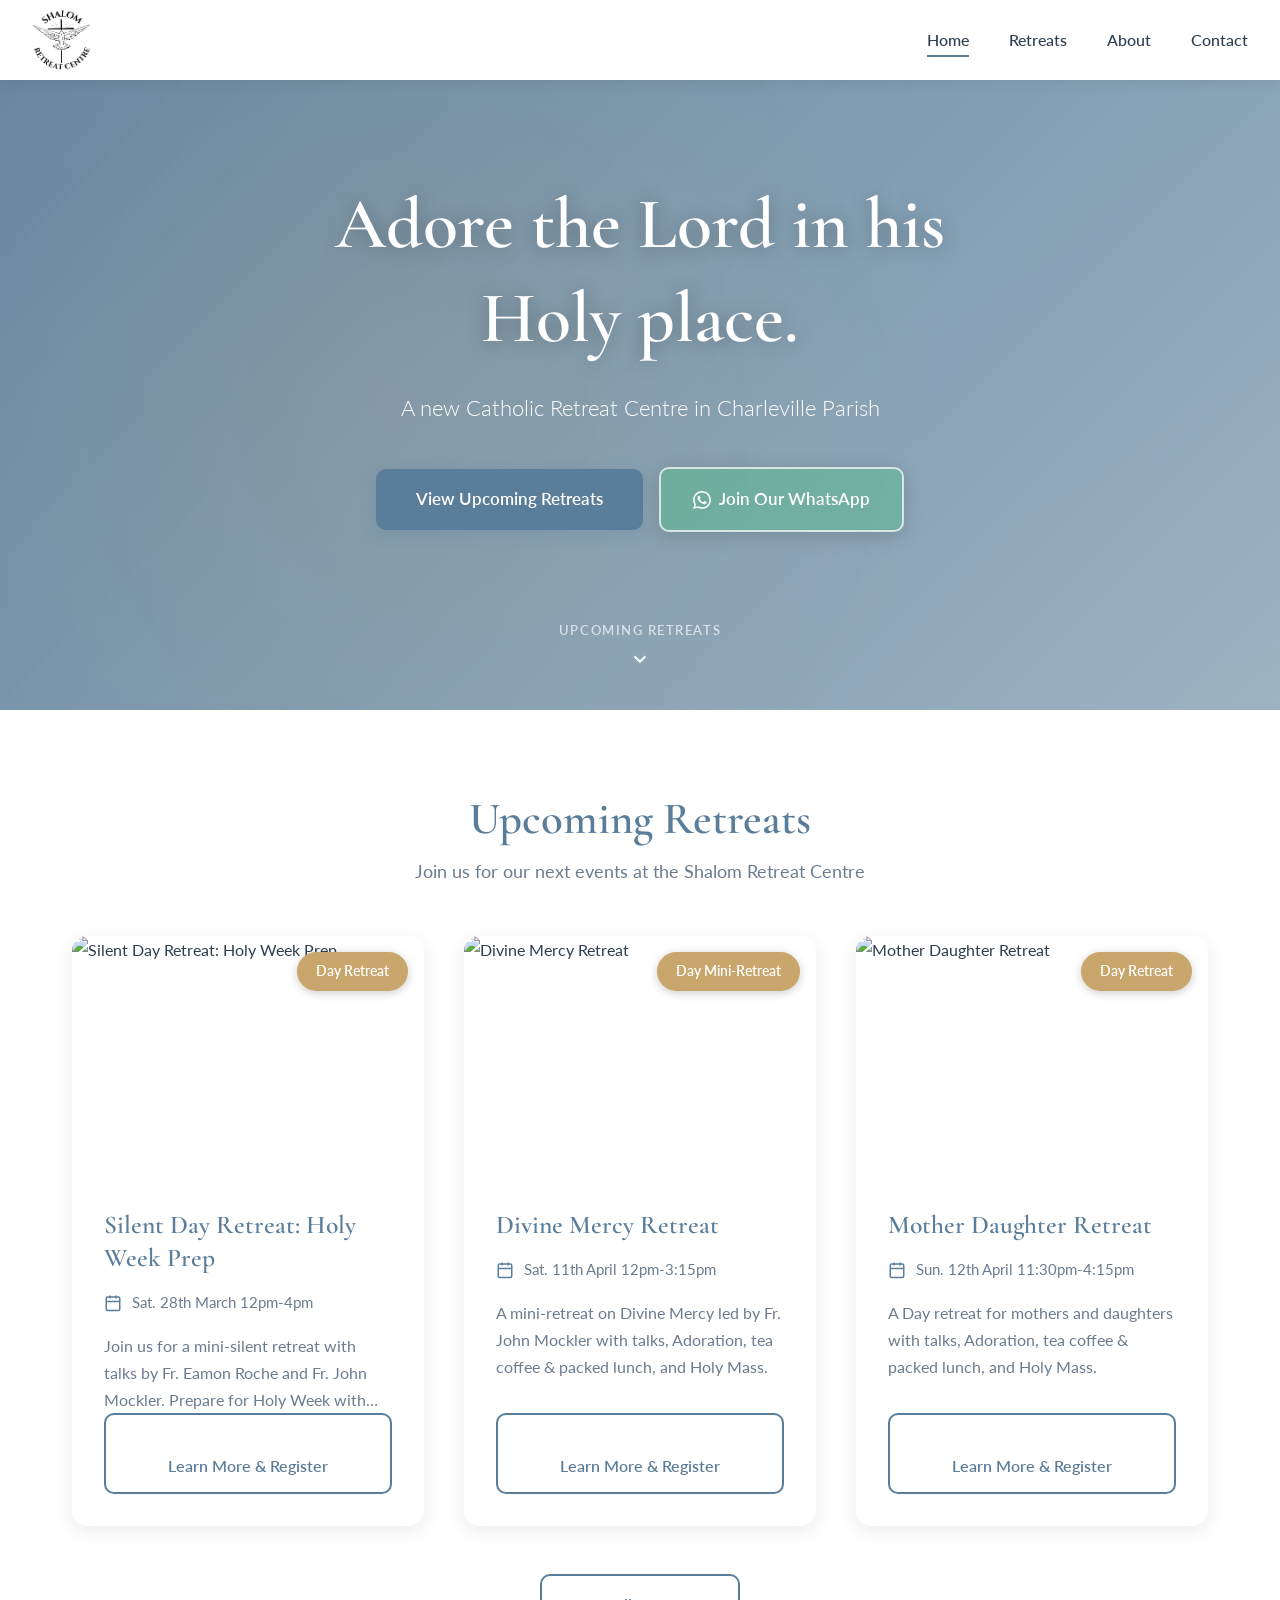
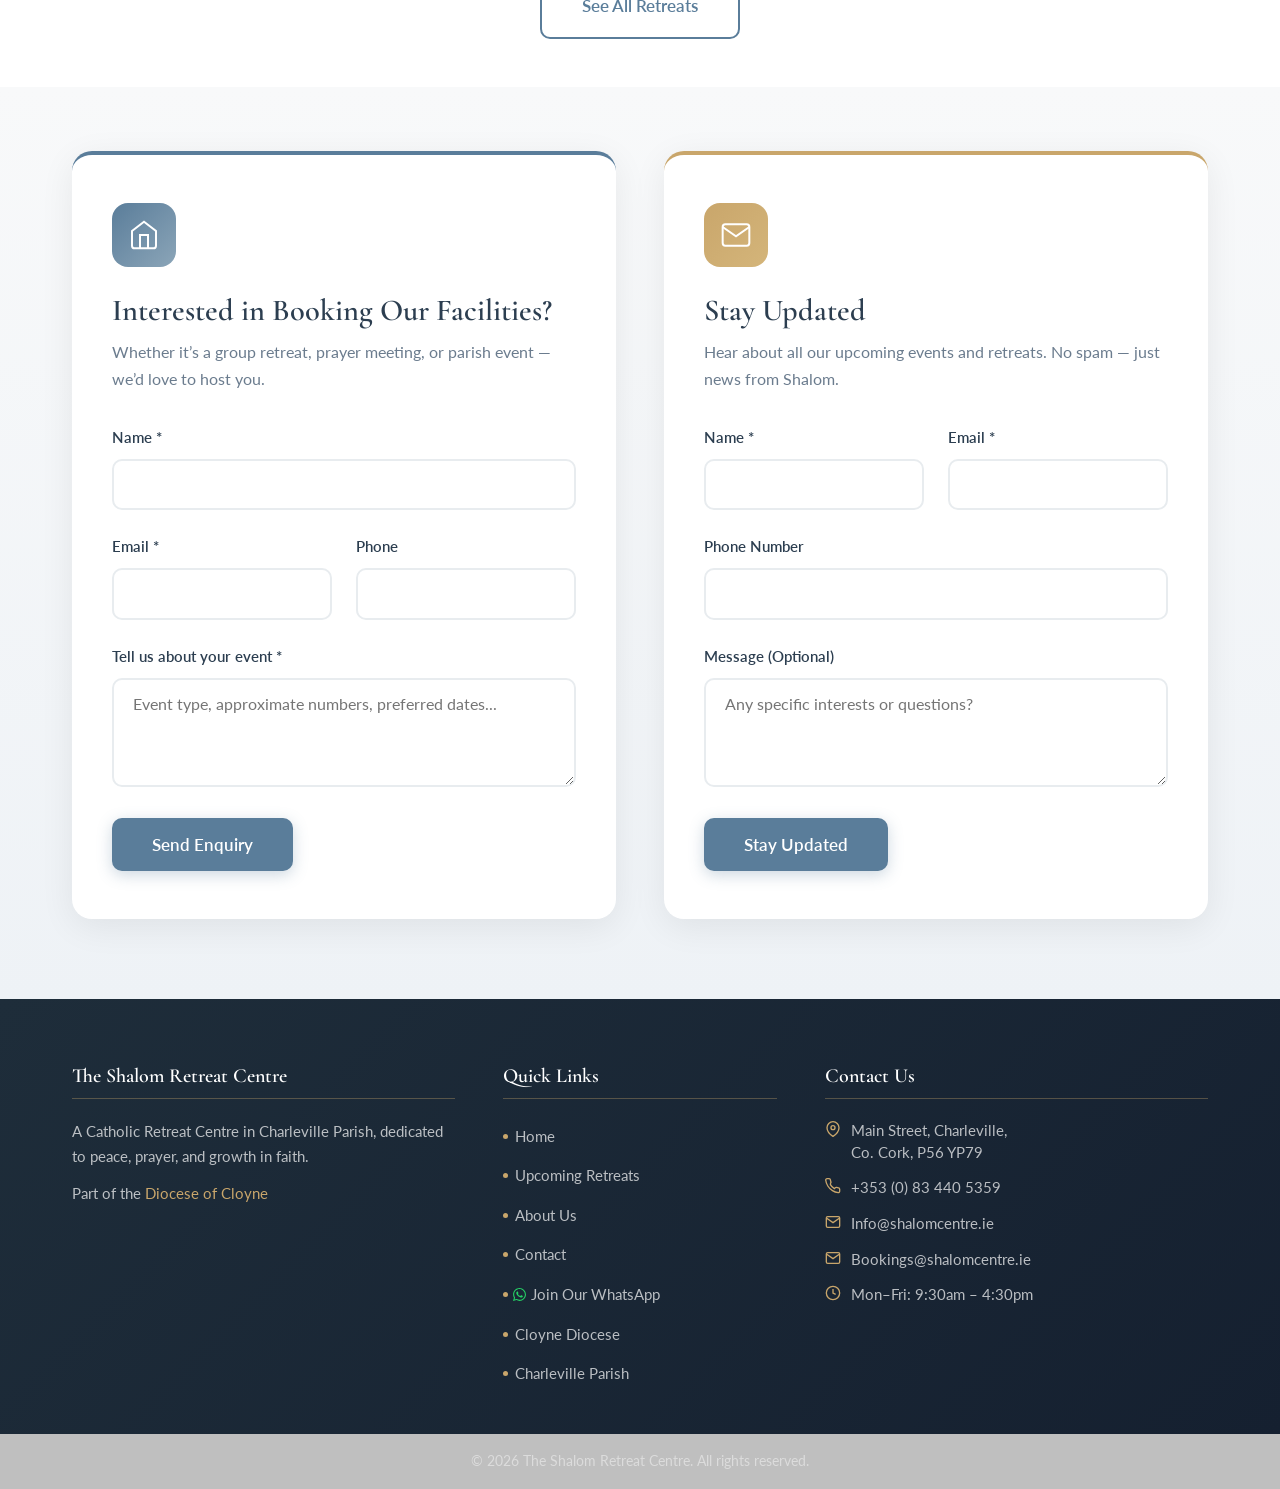
==== commit 40015873: "Add files via upload" ====
--- a/index.html
+++ b/index.html
@@ -45,7 +45,13 @@
         <div class="hero-content">
             <h1 class="fade-in">Adore the Lord in his Holy place.</h1>
             <p class="fade-in-delay-1">A new Catholic Retreat Centre in Charleville Parish</p>
-            <a href="bookings.html" class="btn-primary hero-btn fade-in-delay-2">View Upcoming Retreats</a>
+            <div class="hero-buttons fade-in-delay-2">
+                <a href="bookings.html" class="btn-primary hero-btn">View Upcoming Retreats</a>
+                <a href="https://chat.whatsapp.com/FvwBHMFkd5S3oxi56iMXap?mode=gi_t" class="btn-whatsapp" target="_blank" rel="noopener" aria-label="Join our WhatsApp group">
+                    <svg width="18" height="18" viewBox="0 0 24 24" fill="currentColor" aria-hidden="true"><path d="M17.472 14.382c-.297-.149-1.758-.867-2.03-.967-.273-.099-.471-.148-.67.15-.197.297-.767.966-.94 1.164-.173.199-.347.223-.644.075-.297-.15-1.255-.463-2.39-1.475-.883-.788-1.48-1.761-1.653-2.059-.173-.297-.018-.458.13-.606.134-.133.298-.347.446-.52.149-.174.198-.298.298-.497.099-.198.05-.371-.025-.52-.075-.149-.669-1.612-.916-2.207-.242-.579-.487-.5-.669-.51-.173-.008-.371-.01-.57-.01-.198 0-.52.074-.792.372-.272.297-1.04 1.016-1.04 2.479 0 1.462 1.065 2.875 1.213 3.074.149.198 2.096 3.2 5.077 4.487.709.306 1.262.489 1.694.625.712.227 1.36.195 1.871.118.571-.085 1.758-.719 2.006-1.413.248-.694.248-1.289.173-1.413-.074-.124-.272-.198-.57-.347m-5.421 7.403h-.004a9.87 9.87 0 01-5.031-1.378l-.361-.214-3.741.982.998-3.648-.235-.374a9.86 9.86 0 01-1.51-5.26c.001-5.45 4.436-9.884 9.888-9.884 2.64 0 5.122 1.03 6.988 2.898a9.825 9.825 0 012.893 6.994c-.003 5.45-4.437 9.884-9.885 9.884m8.413-18.297A11.815 11.815 0 0012.05 0C5.495 0 .16 5.335.157 11.892c0 2.096.547 4.142 1.588 5.945L.057 24l6.305-1.654a11.882 11.882 0 005.683 1.448h.005c6.554 0 11.89-5.335 11.893-11.893a11.821 11.821 0 00-3.48-8.413z"/></svg>
+                    Join Our WhatsApp
+                </a>
+            </div>
         </div>
         <a href="#highlights" class="scroll-indicator" aria-label="Scroll to upcoming retreats">
             <span class="scroll-label">Upcoming Retreats</span>
@@ -190,6 +196,7 @@
                             <li><a href="bookings.html">Upcoming Retreats</a></li>
                             <li><a href="about.html">About Us</a></li>
                             <li><a href="contact.html">Contact</a></li>
+                            <li><a href="https://chat.whatsapp.com/FvwBHMFkd5S3oxi56iMXap?mode=gi_t" target="_blank" rel="noopener" class="wa-link"><svg width="13" height="13" viewBox="0 0 24 24" fill="currentColor" style="color:#25d366;flex-shrink:0"><path d="M17.472 14.382c-.297-.149-1.758-.867-2.03-.967-.273-.099-.471-.148-.67.15-.197.297-.767.966-.94 1.164-.173.199-.347.223-.644.075-.297-.15-1.255-.463-2.39-1.475-.883-.788-1.48-1.761-1.653-2.059-.173-.297-.018-.458.13-.606.134-.133.298-.347.446-.52.149-.174.198-.298.298-.497.099-.198.05-.371-.025-.52-.075-.149-.669-1.612-.916-2.207-.242-.579-.487-.5-.669-.51-.173-.008-.371-.01-.57-.01-.198 0-.52.074-.792.372-.272.297-1.04 1.016-1.04 2.479 0 1.462 1.065 2.875 1.213 3.074.149.198 2.096 3.2 5.077 4.487.709.306 1.262.489 1.694.625.712.227 1.36.195 1.871.118.571-.085 1.758-.719 2.006-1.413.248-.694.248-1.289.173-1.413-.074-.124-.272-.198-.57-.347m-5.421 7.403h-.004a9.87 9.87 0 01-5.031-1.378l-.361-.214-3.741.982.998-3.648-.235-.374a9.86 9.86 0 01-1.51-5.26c.001-5.45 4.436-9.884 9.888-9.884 2.64 0 5.122 1.03 6.988 2.898a9.825 9.825 0 012.893 6.994c-.003 5.45-4.437 9.884-9.885 9.884m8.413-18.297A11.815 11.815 0 0012.05 0C5.495 0 .16 5.335.157 11.892c0 2.096.547 4.142 1.588 5.945L.057 24l6.305-1.654a11.882 11.882 0 005.683 1.448h.005c6.554 0 11.89-5.335 11.893-11.893a11.821 11.821 0 00-3.48-8.413z"/></svg>Join Our WhatsApp</a></li>
                             <li><a href="https://www.cloynediocese.ie" target="_blank" rel="noopener">Cloyne Diocese</a></li>
                             <li><a href="https://www.charlevilleparish.ie" target="_blank" rel="noopener">Charleville Parish</a></li>
                         </ul>
--- a/styles.css
+++ b/styles.css
@@ -289,6 +289,75 @@
     color: var(--primary-color);
     border-color: var(--white);
     transform: translateY(-2px);
+}
+
+/* Hero button group (side-by-side on homepage) */
+.hero-buttons {
+    display: flex;
+    flex-wrap: wrap;
+    gap: 1rem;
+    justify-content: center;
+    align-items: center;
+}
+
+/* ===== WHATSAPP BUTTON ===== */
+.btn-whatsapp {
+    display: inline-flex;
+    align-items: center;
+    gap: 0.5rem;
+    padding: 1rem 2rem;
+    font-size: 1.05rem;
+    font-weight: 600;
+    border-radius: 10px;
+    cursor: pointer;
+    transition: var(--transition);
+    border: 2px solid rgba(255,255,255,0.7);
+    font-family: var(--font-body);
+    background: rgba(37,211,102,0.25);
+    color: var(--white);
+    backdrop-filter: blur(6px);
+    box-shadow: 0 4px 20px rgba(0,0,0,0.15);
+    text-decoration: none;
+    white-space: nowrap;
+}
+.btn-whatsapp:hover {
+    background: #25d366;
+    border-color: #25d366;
+    color: var(--white);
+    transform: translateY(-2px);
+    box-shadow: 0 6px 24px rgba(37,211,102,0.4);
+}
+
+/* WhatsApp button on light backgrounds (about CTA, contact) */
+.btn-whatsapp-light {
+    display: inline-flex;
+    align-items: center;
+    gap: 0.5rem;
+    padding: 1rem 2rem;
+    font-size: 1.05rem;
+    font-weight: 600;
+    border-radius: 10px;
+    cursor: pointer;
+    transition: var(--transition);
+    border: 2px solid #25d366;
+    font-family: var(--font-body);
+    background: transparent;
+    color: #1a9e4d;
+    text-decoration: none;
+    white-space: nowrap;
+}
+.btn-whatsapp-light:hover {
+    background: #25d366;
+    color: var(--white);
+    transform: translateY(-2px);
+    box-shadow: 0 6px 24px rgba(37,211,102,0.35);
+}
+
+/* Footer WhatsApp link */
+.footer-links .wa-link {
+    display: inline-flex;
+    align-items: center;
+    gap: 5px;
 }
 
 /* ===== SCROLL INDICATOR ===== */
@@ -553,6 +622,8 @@
     box-shadow: 0 5px 20px rgba(0,0,0,0.08);
     transition: var(--transition);
     opacity: 0;
+    display: flex;
+    flex-direction: column;
 }
 
 .retreat-card:hover {
@@ -586,7 +657,7 @@
     box-shadow: 0 2px 10px rgba(0,0,0,0.2);
 }
 
-.retreat-content { padding: 2rem; }
+.retreat-content { padding: 2rem; display: flex; flex-direction: column; flex: 1; }
 
 /* Slightly tighter padding on bookings page for slimmer cards */
 .retreats-section .retreat-content { padding: 1.5rem; }
@@ -615,7 +686,12 @@
 .retreat-content p {
     color: var(--text-light);
     line-height: 1.7;
-    margin-bottom: 1.5rem;
+    margin-bottom: 0;
+    display: -webkit-box;
+    -webkit-line-clamp: 3;
+    -webkit-box-orient: vertical;
+    overflow: hidden;
+    flex-shrink: 0;
 }
 
 .retreat-content .btn-secondary {
@@ -623,6 +699,9 @@
     padding: 0.8rem 1.5rem;
     font-size: 1rem;
     text-align: center;
+    margin-top: auto;
+    padding-top: 2.3rem;
+    flex-shrink: 0;
 }
 
 /* ===== FORMS ===== */
@@ -906,6 +985,8 @@
 .cta-buttons .btn-primary:hover { background: var(--accent-color); color: var(--white); }
 .cta-buttons .btn-secondary { border-color: var(--white); color: var(--white); }
 .cta-buttons .btn-secondary:hover { background: var(--white); color: var(--primary-color); }
+.cta-buttons .btn-whatsapp-light { border-color: rgba(255,255,255,0.7); color: var(--white); }
+.cta-buttons .btn-whatsapp-light:hover { background: #25d366; border-color: #25d366; color: var(--white); }
 
 /* ===== CONTACT SECTION ===== */
 .contact-section {
@@ -1121,7 +1202,8 @@
 
     .cta-buttons     { flex-direction: column; align-items: center; }
     .cta-buttons .btn-primary,
-    .cta-buttons .btn-secondary { width: 100%; max-width: 300px; }
+    .cta-buttons .btn-secondary,
+    .cta-buttons .btn-whatsapp-light { width: 100%; max-width: 300px; justify-content: center; }
 
     .form-row        { grid-template-columns: 1fr; }
 }
@@ -1133,6 +1215,9 @@
     .hero p          { font-size: 1.1rem; }
     .hero-content    { padding-bottom: 6rem; }
     .scroll-indicator { bottom: 1.5rem; }
+    .hero-buttons    { flex-direction: column; align-items: center; }
+    .hero-buttons .btn-primary,
+    .hero-buttons .btn-whatsapp { width: 100%; max-width: 280px; justify-content: center; }
 
     .registration-form,
     .contact-form-container,
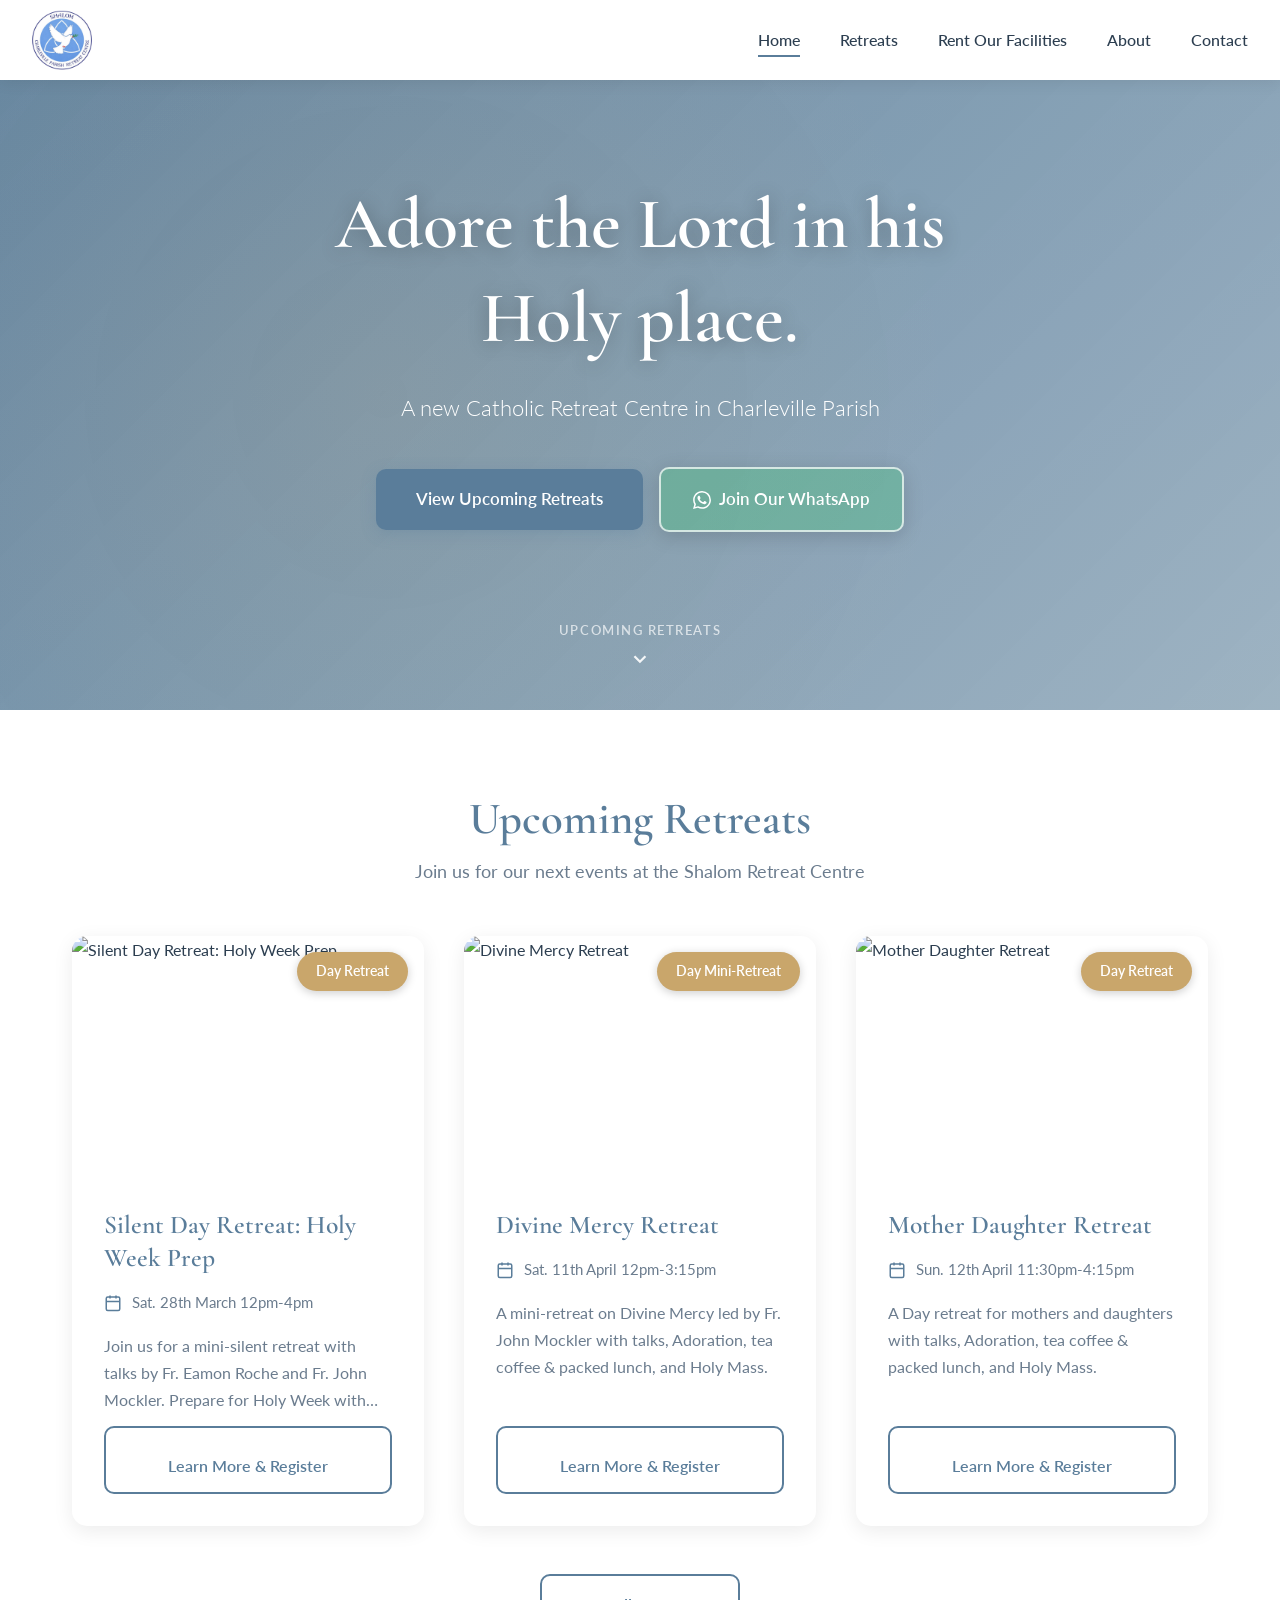
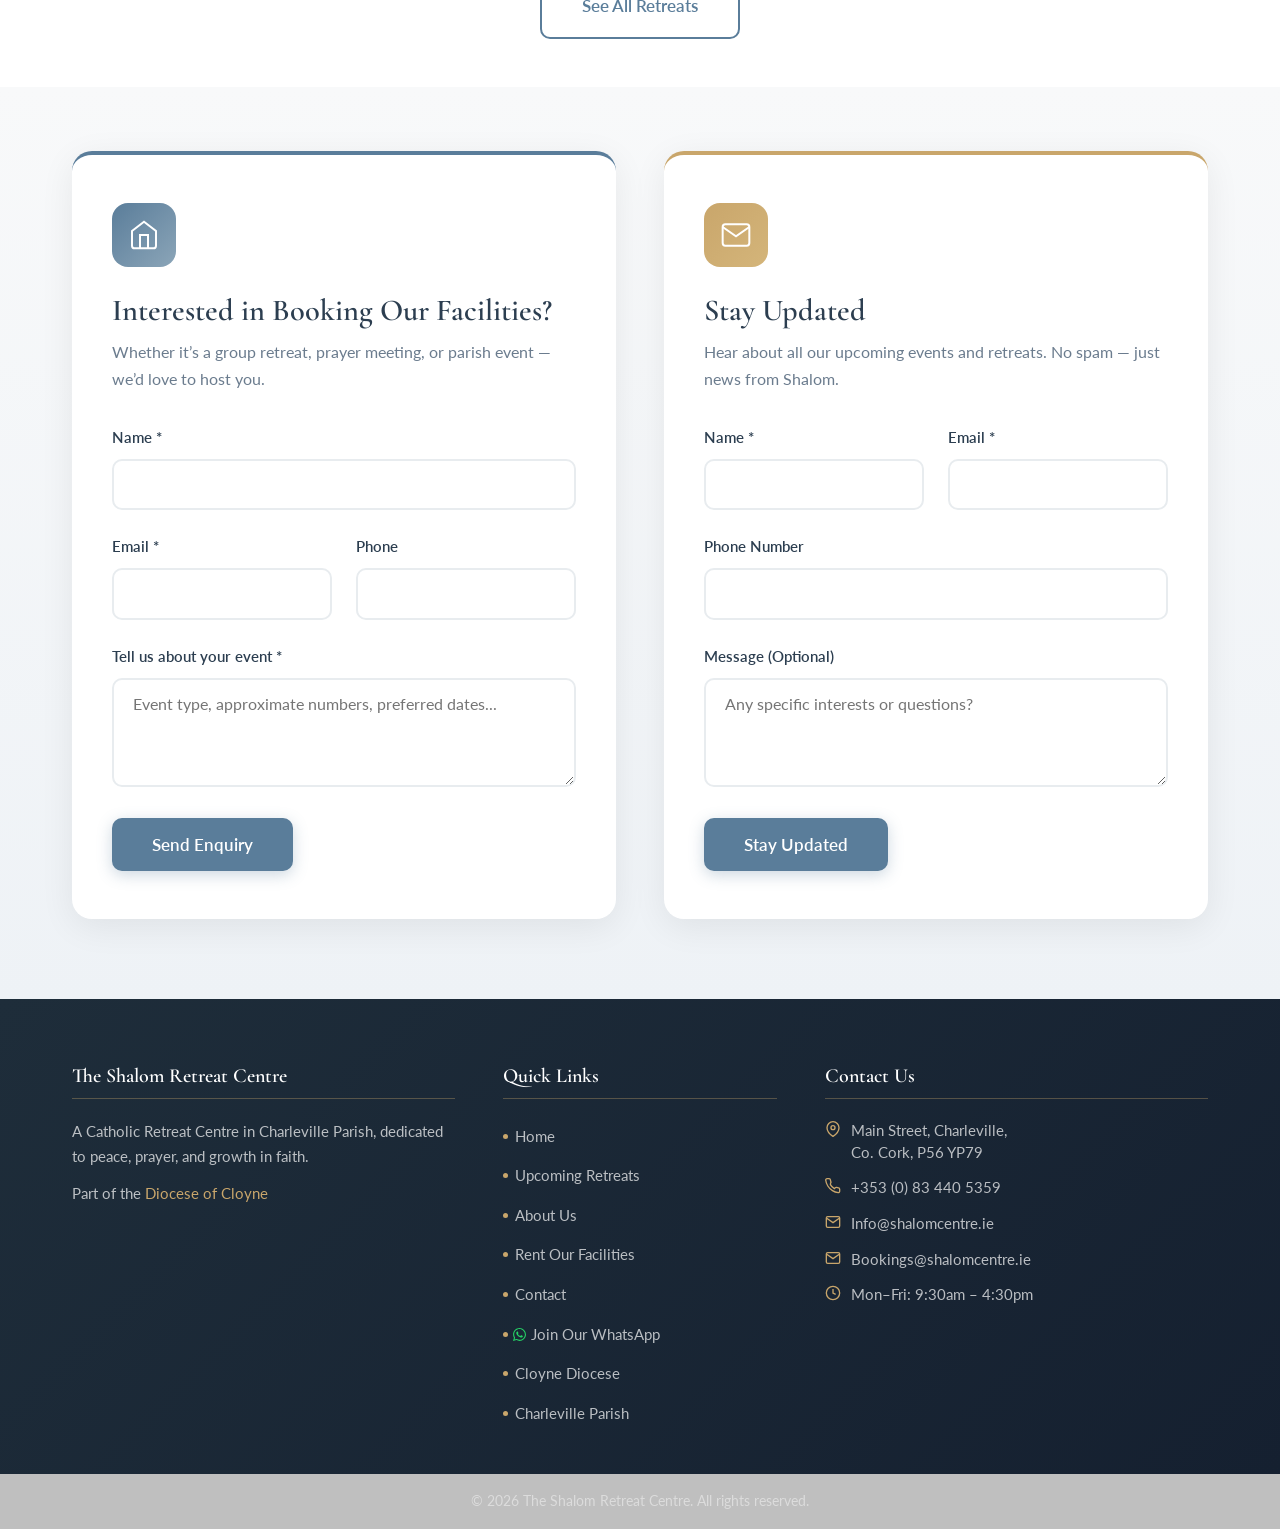
==== commit 309050b4: "Add files via upload" ====
--- a/index.html
+++ b/index.html
@@ -21,6 +21,7 @@
             <ul class="nav-menu">
                 <li><a href="index.html" class="active">Home</a></li>
                 <li><a href="bookings.html">Retreats</a></li>
+                <li><a href="facilities.html">Rent Our Facilities</a></li>
                 <li><a href="about.html">About</a></li>
                 <li><a href="contact.html">Contact</a></li>
             </ul>
@@ -195,7 +196,8 @@
                             <li><a href="index.html">Home</a></li>
                             <li><a href="bookings.html">Upcoming Retreats</a></li>
                             <li><a href="about.html">About Us</a></li>
-                            <li><a href="contact.html">Contact</a></li>
+                            <li><a href="facilities.html">Rent Our Facilities</a></li>
+                <li><a href="contact.html">Contact</a></li>
                             <li><a href="https://chat.whatsapp.com/FvwBHMFkd5S3oxi56iMXap?mode=gi_t" target="_blank" rel="noopener" class="wa-link"><svg width="13" height="13" viewBox="0 0 24 24" fill="currentColor" style="color:#25d366;flex-shrink:0"><path d="M17.472 14.382c-.297-.149-1.758-.867-2.03-.967-.273-.099-.471-.148-.67.15-.197.297-.767.966-.94 1.164-.173.199-.347.223-.644.075-.297-.15-1.255-.463-2.39-1.475-.883-.788-1.48-1.761-1.653-2.059-.173-.297-.018-.458.13-.606.134-.133.298-.347.446-.52.149-.174.198-.298.298-.497.099-.198.05-.371-.025-.52-.075-.149-.669-1.612-.916-2.207-.242-.579-.487-.5-.669-.51-.173-.008-.371-.01-.57-.01-.198 0-.52.074-.792.372-.272.297-1.04 1.016-1.04 2.479 0 1.462 1.065 2.875 1.213 3.074.149.198 2.096 3.2 5.077 4.487.709.306 1.262.489 1.694.625.712.227 1.36.195 1.871.118.571-.085 1.758-.719 2.006-1.413.248-.694.248-1.289.173-1.413-.074-.124-.272-.198-.57-.347m-5.421 7.403h-.004a9.87 9.87 0 01-5.031-1.378l-.361-.214-3.741.982.998-3.648-.235-.374a9.86 9.86 0 01-1.51-5.26c.001-5.45 4.436-9.884 9.888-9.884 2.64 0 5.122 1.03 6.988 2.898a9.825 9.825 0 012.893 6.994c-.003 5.45-4.437 9.884-9.885 9.884m8.413-18.297A11.815 11.815 0 0012.05 0C5.495 0 .16 5.335.157 11.892c0 2.096.547 4.142 1.588 5.945L.057 24l6.305-1.654a11.882 11.882 0 005.683 1.448h.005c6.554 0 11.89-5.335 11.893-11.893a11.821 11.821 0 00-3.48-8.413z"/></svg>Join Our WhatsApp</a></li>
                             <li><a href="https://www.cloynediocese.ie" target="_blank" rel="noopener">Cloyne Diocese</a></li>
                             <li><a href="https://www.charlevilleparish.ie" target="_blank" rel="noopener">Charleville Parish</a></li>
--- a/styles.css
+++ b/styles.css
@@ -538,16 +538,17 @@
     gap: 1.8rem;
 }
 
-/* ===== RETREAT SIGNUP HERO ===== */
-.retreat-hero {
+
+/* ===== RETREAT SIGNUP — IMAGE BANNER (req 4: no text overlay) ===== */
+.retreat-hero-img-wrap {
     position: relative;
-    height: 340px;
     width: 100%;
+    height: 360px;
     overflow: hidden;
     background: #2c3e50;
 }
 
-.retreat-hero img {
+.retreat-hero-banner-img {
     width: 100%;
     height: 100%;
     object-fit: cover;
@@ -555,65 +556,84 @@
     display: block;
 }
 
-.retreat-hero-gradient {
+/* Tag pill in top-right of the image — kept visible on hover via z-index:3 (req 5) */
+.retreat-hero-banner-tag {
     position: absolute;
-    bottom: 0; left: 0;
-    width: 100%; height: 75%;
-    background: linear-gradient(to top, rgba(20,30,40,0.88) 0%, transparent 100%);
-    pointer-events: none;
-}
-
-.retreat-hero-info {
-    position: absolute;
-    bottom: 0; left: 0; right: 0;
-    padding: 2rem 3rem 2.2rem;
+    top: 1.2rem; right: 1.5rem;
+    z-index: 3;
+    background: var(--accent-color);
     color: #fff;
-    z-index: 2;
-}
-
-.retreat-hero-tag {
+    padding: 0.35rem 1.1rem;
+    border-radius: 20px;
+    font-size: 0.8rem;
+    font-weight: 700;
+    letter-spacing: 0.05em;
+    text-transform: uppercase;
+    box-shadow: 0 2px 8px rgba(0,0,0,0.25);
+}
+
+/* ===== RETREAT INFO BLOCK — BELOW the banner (req 4) ===== */
+.retreat-hero-below {
+    background: var(--bg-light);
+    border-bottom: 3px solid var(--accent-color);
+    padding: 2rem 0 1.8rem;
+}
+
+.retreat-hero-below-inner {
+    max-width: 820px;
+}
+
+.retreat-hero-below-tag {
     display: inline-block;
     background: var(--accent-color);
     color: #fff;
     padding: 0.3rem 1rem;
     border-radius: 20px;
-    font-size: 0.8rem;
+    font-size: 0.78rem;
     font-weight: 700;
     letter-spacing: 0.05em;
     text-transform: uppercase;
-    margin-bottom: 0.7rem;
-}
-
-.retreat-hero-info h1 {
-    font-size: 2.4rem;
-    margin-bottom: 0.5rem;
-    text-shadow: 0 2px 12px rgba(0,0,0,0.4);
-    color: #fff;
-    line-height: 1.2;
-}
-
-.retreat-hero-meta {
+    margin-bottom: 0.75rem;
+}
+
+.retreat-hero-below-title {
+    font-size: 2.2rem;
+    color: var(--text-dark);
+    margin-bottom: 0.6rem;
+    line-height: 1.25;
+}
+
+.retreat-hero-below-meta {
     display: flex;
     align-items: center;
     gap: 0.5rem;
+    color: var(--text-light);
     font-size: 0.95rem;
-    opacity: 0.92;
-    font-weight: 400;
-    flex-wrap: wrap;
-}
-
-.retreat-hero-meta svg {
-    stroke: var(--accent-color);
-    flex-shrink: 0;
-}
-
-.retreat-hero-description {
-    margin-top: 0.5rem;
-    font-size: 1rem;
-    opacity: 0.85;
-    font-weight: 300;
-    max-width: 640px;
-}
+    margin-bottom: 0.9rem;
+}
+.retreat-hero-below-meta svg { stroke: var(--primary-color); flex-shrink: 0; }
+
+.retreat-hero-below-desc {
+    color: var(--text-light);
+    line-height: 1.75;
+    margin: 0;
+    max-width: 680px;
+}
+
+/* Cost / donation badge — on signup page hero */
+.retreat-cost-badge-hero {
+    display: inline-block;
+    margin-top: 1rem;
+    background: #fff8ee;
+    border: 1.5px solid var(--accent-color);
+    color: #7a5a1e;
+    padding: 0.45rem 1.1rem;
+    border-radius: 8px;
+    font-size: 0.95rem;
+    font-weight: 600;
+}
+
+
 
 .retreat-card {
     background: var(--white);
@@ -635,19 +655,26 @@
     position: relative;
     height: 240px;
     overflow: hidden;
+    /* Establish a stacking context so z-index on the tag is scoped here */
+    isolation: isolate;
 }
 
 .retreat-image img {
     width: 100%; height: 100%;
     object-fit: cover;
     transition: transform 0.5s ease;
+    /* Image sits at z-index:0, tag at z-index:3 — tag always on top (req 5) */
+    position: relative;
+    z-index: 0;
 }
 
 .retreat-card:hover .retreat-image img { transform: scale(1.1); }
 
+/* Tag stays visible during hover/scale — z-index:3 set inline in JS too (req 5) */
 .retreat-tag {
     position: absolute;
     top: 1rem; right: 1rem;
+    z-index: 3;
     background: var(--accent-color);
     color: var(--white);
     padding: 0.5rem 1.2rem;
@@ -655,6 +682,8 @@
     font-size: 0.85rem;
     font-weight: 600;
     box-shadow: 0 2px 10px rgba(0,0,0,0.2);
+    /* Prevent tag from scaling with the image */
+    pointer-events: none;
 }
 
 .retreat-content { padding: 2rem; display: flex; flex-direction: column; flex: 1; }
@@ -683,15 +712,34 @@
     flex-shrink: 0;
 }
 
-.retreat-content p {
+/* Description: 3-line ellipsis truncation (req 4) — replaces old scroll-on-hover */
+.retreat-desc-wrap {
+    margin-bottom: 0.8rem;
+}
+
+.retreat-desc-wrap p {
     color: var(--text-light);
     line-height: 1.7;
-    margin-bottom: 0;
+    margin: 0;
     display: -webkit-box;
     -webkit-line-clamp: 3;
     -webkit-box-orient: vertical;
     overflow: hidden;
-    flex-shrink: 0;
+    text-overflow: ellipsis;
+}
+
+/* Optional cost/donation badge on cards (req 6) */
+.retreat-cost-badge {
+    display: inline-block;
+    background: #fff8ee;
+    border: 1.5px solid var(--accent-color);
+    color: #7a5a1e;
+    padding: 0.3rem 0.9rem;
+    border-radius: 8px;
+    font-size: 0.88rem;
+    font-weight: 600;
+    margin-bottom: 0.8rem;
+    align-self: flex-start;
 }
 
 .retreat-content .btn-secondary {
@@ -700,7 +748,7 @@
     font-size: 1rem;
     text-align: center;
     margin-top: auto;
-    padding-top: 2.3rem;
+    padding-top: 1.5rem;
     flex-shrink: 0;
 }
 
@@ -1228,3 +1276,197 @@
     .retreats-section .retreats-grid { grid-template-columns: 1fr; }
     .nav-logo img    { height: 50px; }
 }
+
+/* ===== BOOKING SUCCESS POPUP (req 3) ===== */
+#bookingPopup {
+    display: none;
+    position: fixed;
+    inset: 0;
+    z-index: 9999;
+    align-items: center;
+    justify-content: center;
+}
+
+.booking-popup-overlay {
+    position: absolute;
+    inset: 0;
+    background: rgba(30, 45, 58, 0.7);
+    backdrop-filter: blur(3px);
+    display: flex;
+    align-items: center;
+    justify-content: center;
+    padding: 1.5rem;
+}
+
+.booking-popup-box {
+    background: var(--white);
+    border-radius: 16px;
+    padding: 2.5rem 2rem;
+    max-width: 440px;
+    width: 100%;
+    text-align: center;
+    box-shadow: 0 20px 60px rgba(0,0,0,0.25);
+    animation: popupIn 0.28s cubic-bezier(0.34, 1.56, 0.64, 1);
+}
+
+@keyframes popupIn {
+    from { opacity: 0; transform: scale(0.85) translateY(20px); }
+    to   { opacity: 1; transform: scale(1)    translateY(0); }
+}
+
+.booking-popup-icon {
+    width: 72px; height: 72px;
+    border-radius: 50%;
+    background: #e8f5e9;
+    display: flex;
+    align-items: center;
+    justify-content: center;
+    margin: 0 auto 1.2rem;
+    stroke: var(--success);
+}
+
+.booking-popup-icon svg { stroke: #388e3c; }
+
+.booking-popup-title {
+    font-family: var(--font-heading);
+    font-size: 1.8rem;
+    color: var(--text-dark);
+    margin-bottom: 0.75rem;
+}
+
+.booking-popup-msg {
+    color: var(--text-light);
+    line-height: 1.7;
+    margin-bottom: 1.5rem;
+    font-size: 0.98rem;
+}
+
+.booking-popup-close {
+    padding: 0.8rem 2.5rem;
+    font-size: 1rem;
+}
+
+/* ===== FACILITIES PAGE (req 7) ===== */
+.facilities-hero {
+    padding: 5rem 0 3.5rem;
+    text-align: center;
+    background: linear-gradient(135deg, #f0f4f8 0%, #e8f0f5 100%);
+    border-bottom: 1px solid rgba(90,125,154,0.15);
+}
+
+.facilities-hero h1 { color: var(--primary-color); }
+.facilities-hero p   { color: var(--text-light); font-size: 1.15rem; max-width: 640px; margin: 0 auto; }
+
+.facilities-section { padding: 5rem 0; background: var(--white); }
+
+.facilities-intro {
+    max-width: 780px;
+    margin: 0 auto 4rem;
+    text-align: center;
+}
+
+.facilities-intro h2 { color: var(--primary-color); margin-bottom: 1rem; }
+.facilities-intro p  { color: var(--text-light); font-size: 1.05rem; line-height: 1.8; }
+
+.facilities-grid {
+    display: grid;
+    grid-template-columns: repeat(auto-fill, minmax(300px, 1fr));
+    gap: 2rem;
+    margin-bottom: 4rem;
+}
+
+.facility-card {
+    background: var(--bg-light);
+    border-radius: 14px;
+    padding: 2rem;
+    border: 1px solid rgba(90,125,154,0.12);
+    transition: var(--transition);
+}
+
+.facility-card:hover {
+    transform: translateY(-4px);
+    box-shadow: 0 8px 24px rgba(0,0,0,0.09);
+    border-color: var(--primary-color);
+}
+
+.facility-icon {
+    width: 52px; height: 52px;
+    border-radius: 12px;
+    background: linear-gradient(135deg, var(--primary-color), var(--secondary-color));
+    display: flex;
+    align-items: center;
+    justify-content: center;
+    margin-bottom: 1.2rem;
+}
+.facility-icon svg { stroke: #fff; }
+
+.facility-card h3 { color: var(--text-dark); font-size: 1.3rem; margin-bottom: 0.6rem; }
+.facility-card p  { color: var(--text-light); font-size: 0.95rem; line-height: 1.7; margin: 0; }
+
+.facilities-cta {
+    background: linear-gradient(135deg, var(--primary-color) 0%, #4a6d8a 100%);
+    border-radius: 18px;
+    padding: 3.5rem 3rem;
+    text-align: center;
+    color: #fff;
+    margin-top: 2rem;
+}
+
+.facilities-cta h2 { color: #fff; margin-bottom: 1rem; font-size: 2.2rem; }
+.facilities-cta p  { color: rgba(255,255,255,0.85); font-size: 1.05rem; margin-bottom: 2rem; }
+
+.facilities-cta .cta-buttons { display: flex; gap: 1rem; justify-content: center; flex-wrap: wrap; }
+.facilities-cta .btn-primary  { background: #fff; color: var(--primary-color); }
+.facilities-cta .btn-primary:hover { background: var(--accent-color); color: #fff; }
+.facilities-cta .btn-secondary { border-color: rgba(255,255,255,0.7); color: #fff; }
+.facilities-cta .btn-secondary:hover { background: #fff; color: var(--primary-color); }
+
+.facilities-what { padding: 5rem 0; background: var(--bg-light); }
+.facilities-what h2 { color: var(--primary-color); text-align: center; margin-bottom: 3rem; }
+
+.what-grid {
+    display: grid;
+    grid-template-columns: 1fr 1fr;
+    gap: 3rem;
+    align-items: start;
+}
+
+.what-list { list-style: none; display: flex; flex-direction: column; gap: 1rem; }
+.what-list li {
+    display: flex;
+    gap: 0.9rem;
+    align-items: flex-start;
+    color: var(--text-light);
+    font-size: 0.97rem;
+    line-height: 1.6;
+}
+.what-list li::before {
+    content: '';
+    display: block;
+    width: 8px; height: 8px;
+    border-radius: 50%;
+    background: var(--accent-color);
+    flex-shrink: 0;
+    margin-top: 0.5rem;
+}
+
+.facilities-testimonial {
+    background: var(--white);
+    border-left: 4px solid var(--accent-color);
+    border-radius: 0 12px 12px 0;
+    padding: 1.8rem 2rem;
+    margin-top: 1rem;
+}
+.facilities-testimonial p  { color: var(--text-light); font-style: italic; line-height: 1.8; margin-bottom: 0.6rem; }
+.facilities-testimonial cite { font-size: 0.88rem; color: var(--primary-color); font-weight: 600; font-style: normal; }
+
+@media (max-width: 768px) {
+    .what-grid { grid-template-columns: 1fr; }
+    .facilities-cta { padding: 2.5rem 1.5rem; }
+    .facilities-cta h2 { font-size: 1.7rem; }
+}
+
+@media (max-width: 600px) {
+    .retreat-hero-img-wrap { height: 240px; }
+    .retreat-hero-below-title { font-size: 1.6rem; }
+}
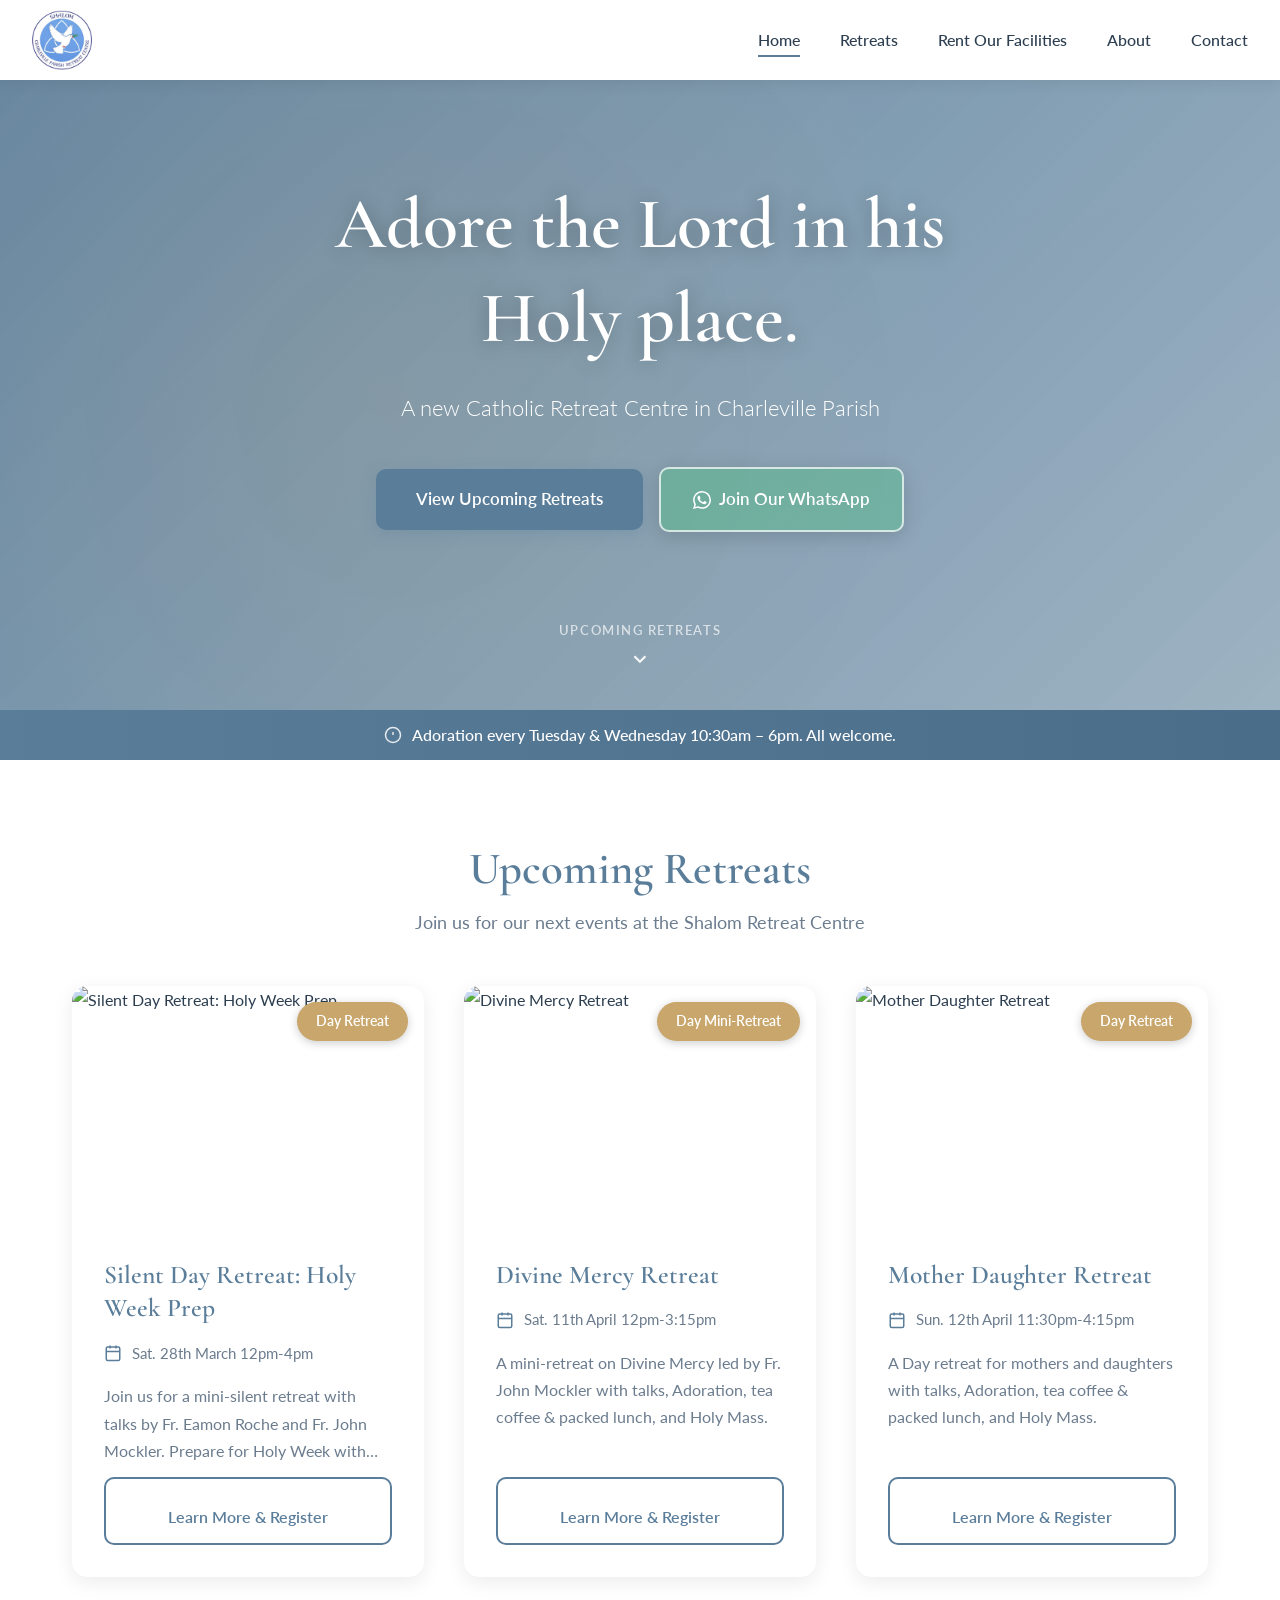
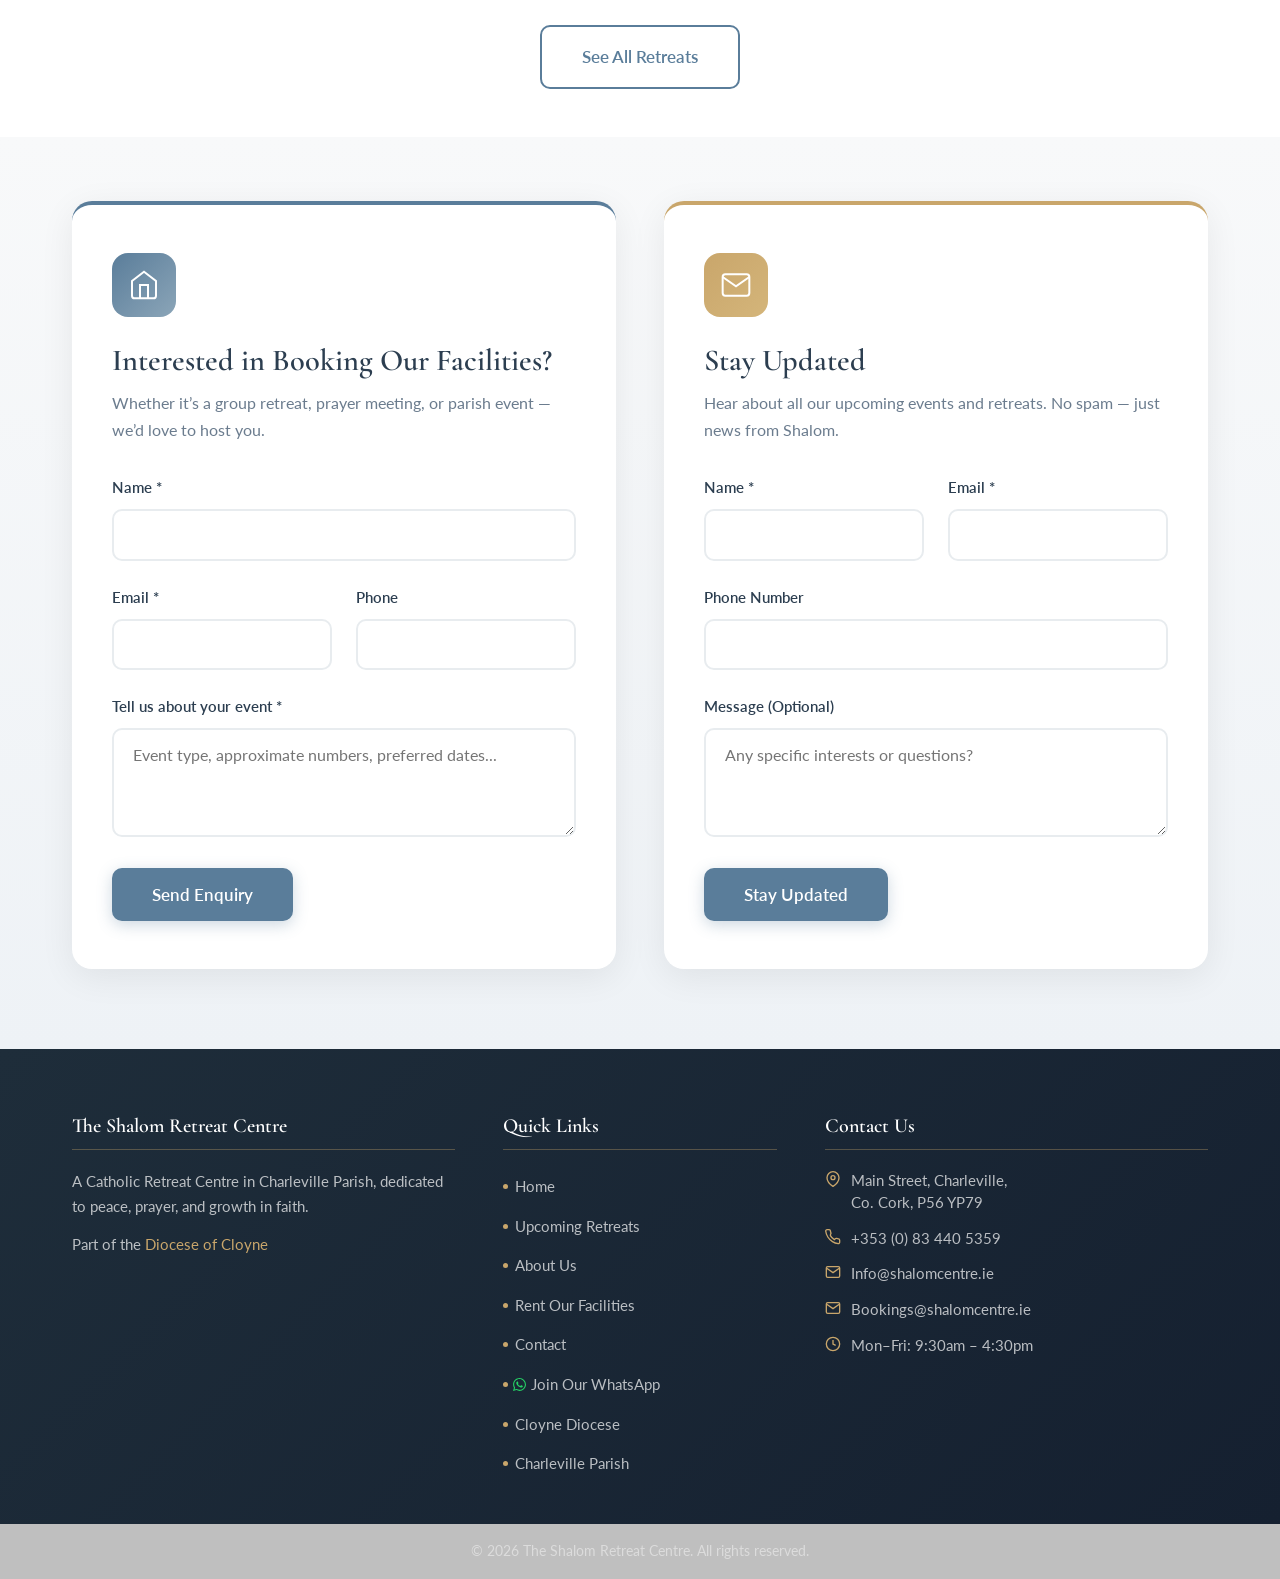
==== commit 6848656b: "Add files via upload" ====
--- a/index.html
+++ b/index.html
@@ -64,6 +64,9 @@
         </a>
     </section>
 
+    <!-- Notice Banner — populated by script.js from site-config.json. Hidden until enabled. -->
+    <div id="noticeBanner" style="display:none;" role="alert" aria-live="polite"></div>
+
     <!-- Upcoming Retreats Highlights -->
     <section class="highlights-section" id="highlights">
         <div class="container">
--- a/styles.css
+++ b/styles.css
@@ -1470,3 +1470,212 @@
     .retreat-hero-img-wrap { height: 240px; }
     .retreat-hero-below-title { font-size: 1.6rem; }
 }
+
+/* ===== NOTICE BANNER (index page) ===== */
+#noticeBanner {
+    background: linear-gradient(90deg, #5a7d9a 0%, #4a6d8a 100%);
+    color: #fff;
+    padding: 0.85rem 0;
+    text-align: center;
+    position: relative;
+    z-index: 10;
+}
+
+.notice-banner-inner {
+    display: flex;
+    align-items: center;
+    justify-content: center;
+    gap: 0.6rem;
+    max-width: 900px;
+    margin: 0 auto;
+    padding: 0 1.5rem;
+    font-size: 0.97rem;
+    font-weight: 500;
+    line-height: 1.5;
+}
+
+.notice-banner-inner svg { stroke: rgba(255,255,255,0.85); flex-shrink: 0; }
+
+/* ===== FACILITIES HERO BANNER (with image) ===== */
+.facilities-hero-banner {
+    position: relative;
+    width: 100%;
+    height: 420px;
+    overflow: hidden;
+    background: #2c3e50;
+}
+
+.facilities-hero-banner-img {
+    width: 100%;
+    height: 100%;
+    object-fit: cover;
+    object-position: top;
+    display: block;
+}
+
+.facilities-hero-banner-overlay {
+    position: absolute;
+    inset: 0;
+    background: linear-gradient(to bottom, rgba(20,35,50,0.35) 0%, rgba(20,35,50,0.65) 100%);
+}
+
+.facilities-hero-banner-text {
+    position: absolute;
+    bottom: 0; left: 0; right: 0;
+    padding: 2.5rem 3rem;
+    color: #fff;
+    z-index: 2;
+}
+
+.facilities-hero-banner-text h1 {
+    color: #fff;
+    font-size: 3rem;
+    margin-bottom: 0.4rem;
+    text-shadow: 0 2px 12px rgba(0,0,0,0.4);
+}
+
+.facilities-hero-banner-text p {
+    color: rgba(255,255,255,0.88);
+    font-size: 1.1rem;
+    margin: 0;
+}
+
+/* ===== FACILITY CARD IMAGE SLOT ===== */
+.facility-card {
+    display: flex;
+    flex-direction: column;
+    background: var(--bg-light);
+    border-radius: 14px;
+    overflow: hidden; /* so card-img clips to rounded corners */
+    border: 1px solid rgba(90,125,154,0.12);
+    transition: var(--transition);
+    padding: 0; /* body carries the padding now */
+}
+
+.facility-card-img {
+    width: 100%;
+    height: 180px;
+    overflow: hidden;
+    flex-shrink: 0;
+}
+
+.facility-card-img img {
+    width: 100%;
+    height: 100%;
+    object-fit: cover;
+    object-position: center;
+    display: block;
+    transition: transform 0.4s ease;
+}
+
+.facility-card:hover .facility-card-img img { transform: scale(1.05); }
+
+.facility-card-body {
+    padding: 2rem;
+    display: flex;
+    flex-direction: column;
+    flex: 1;
+}
+
+/* Keep old single-padding style for cards without image slot (icon + body) */
+.facility-card > .facility-icon { padding: 2rem 2rem 0; }
+.facility-card > h3             { padding: 0 2rem; }
+.facility-card > p              { padding: 0 2rem 2rem; }
+
+/* ===== FACILITIES CAROUSEL ===== */
+.facilities-carousel-wrap {
+    margin: 3rem 0;
+}
+
+.carousel-heading {
+    text-align: center;
+    color: var(--primary-color);
+    margin-bottom: 1.5rem;
+    font-size: 2rem;
+}
+
+.facilities-carousel {
+    position: relative;
+    border-radius: 16px;
+    overflow: hidden;
+    background: #111;
+    aspect-ratio: 16/7;
+    max-height: 500px;
+    box-shadow: 0 8px 32px rgba(0,0,0,0.18);
+}
+
+.carousel-track {
+    position: relative;
+    width: 100%;
+    height: 100%;
+}
+
+.carousel-slide {
+    position: absolute;
+    inset: 0;
+    opacity: 0;
+    transition: opacity 0.6s ease;
+    display: block;
+    cursor: pointer;
+}
+
+.carousel-slide.active { opacity: 1; }
+
+.carousel-slide img {
+    width: 100%;
+    height: 100%;
+    object-fit: cover;
+    object-position: center;
+    display: block;
+}
+
+.carousel-btn {
+    position: absolute;
+    top: 50%;
+    transform: translateY(-50%);
+    z-index: 5;
+    background: rgba(255,255,255,0.15);
+    border: 2px solid rgba(255,255,255,0.4);
+    border-radius: 50%;
+    width: 48px; height: 48px;
+    display: flex; align-items: center; justify-content: center;
+    cursor: pointer;
+    color: #fff;
+    transition: background 0.2s, border-color 0.2s;
+    backdrop-filter: blur(4px);
+}
+
+.carousel-btn:hover { background: rgba(255,255,255,0.3); border-color: rgba(255,255,255,0.8); }
+.carousel-prev { left: 1rem; }
+.carousel-next { right: 1rem; }
+
+.carousel-dots {
+    position: absolute;
+    bottom: 1rem;
+    left: 0; right: 0;
+    display: flex;
+    justify-content: center;
+    gap: 0.5rem;
+    z-index: 5;
+}
+
+.carousel-dot {
+    width: 10px; height: 10px;
+    border-radius: 50%;
+    background: rgba(255,255,255,0.45);
+    border: none;
+    cursor: pointer;
+    padding: 0;
+    transition: background 0.2s, transform 0.2s;
+}
+
+.carousel-dot.active { background: #fff; transform: scale(1.2); }
+
+@media (max-width: 600px) {
+    .facilities-hero-banner          { height: 260px; }
+    .facilities-hero-banner-text h1  { font-size: 2rem; }
+    .facilities-hero-banner-text     { padding: 1.5rem; }
+    .carousel-btn                    { width: 36px; height: 36px; }
+    .facilities-carousel             { aspect-ratio: 4/3; }
+    .notice-banner-inner             { font-size: 0.88rem; }
+}
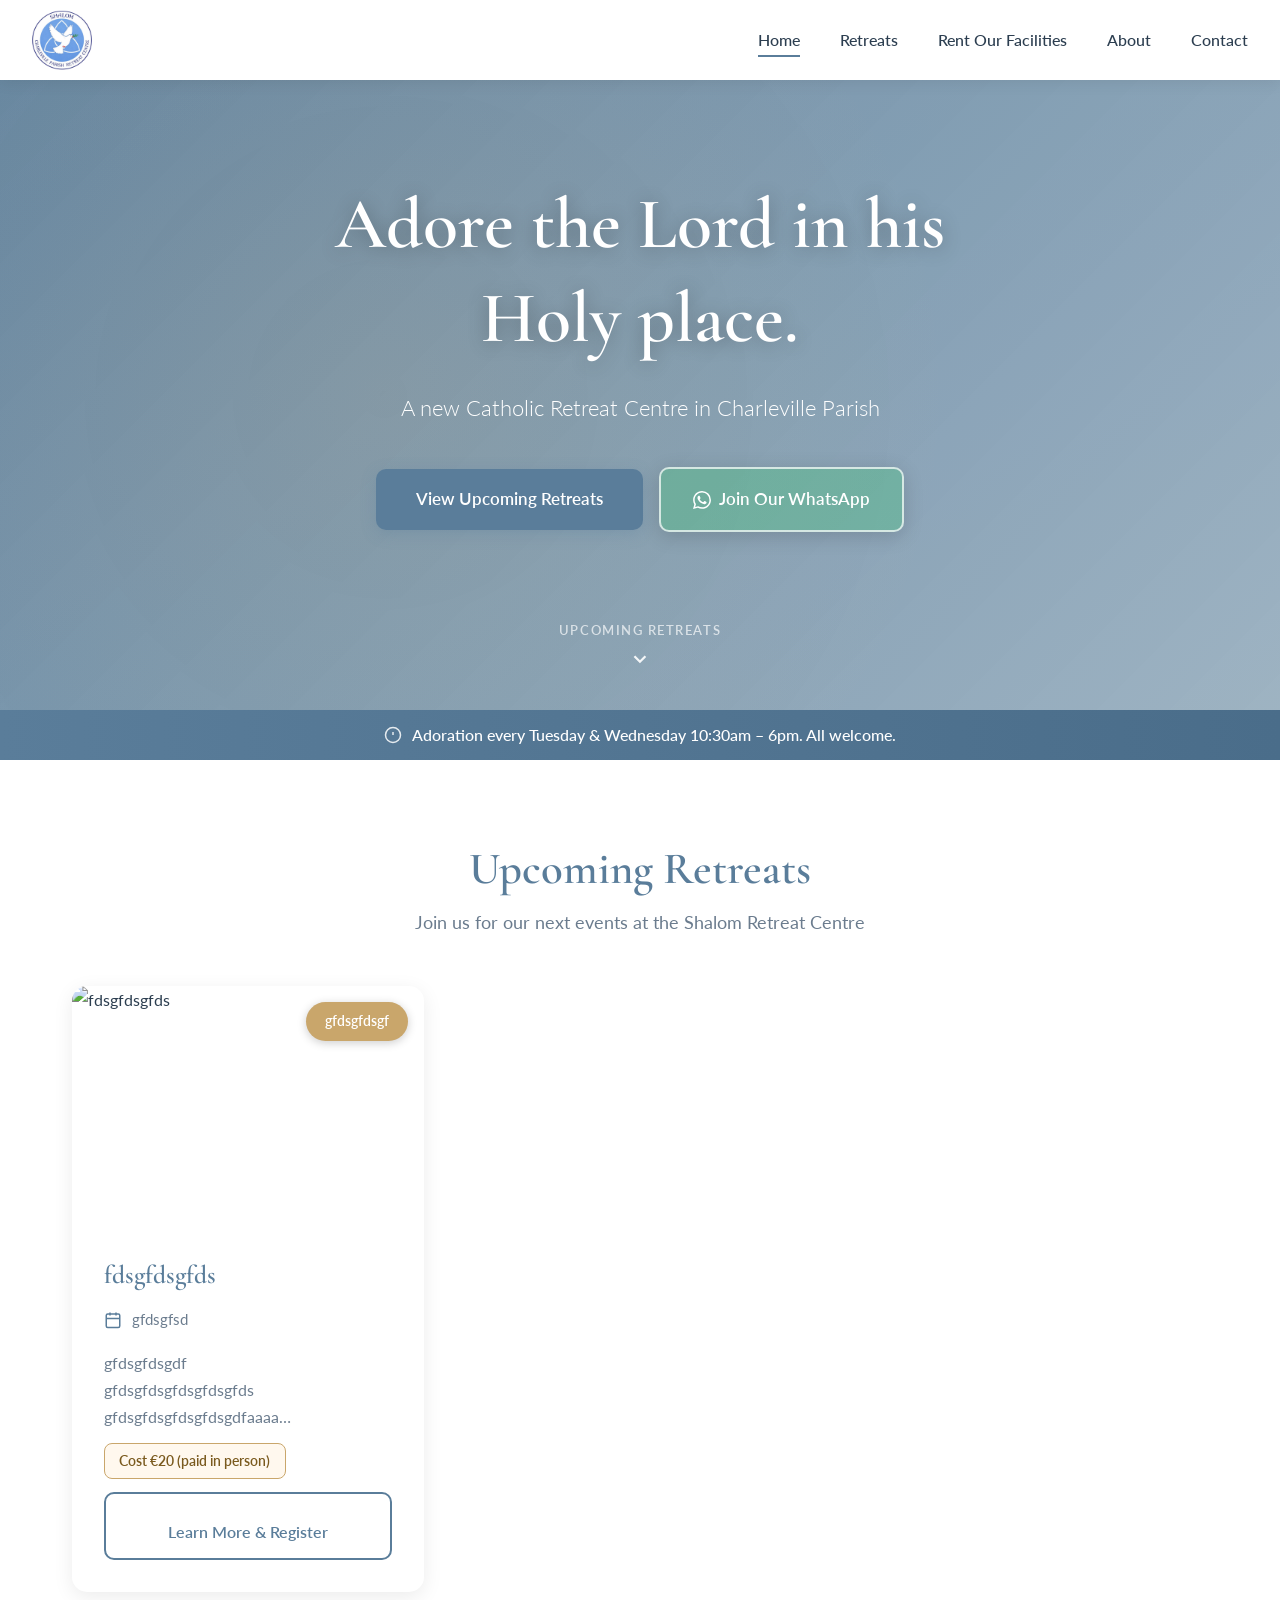
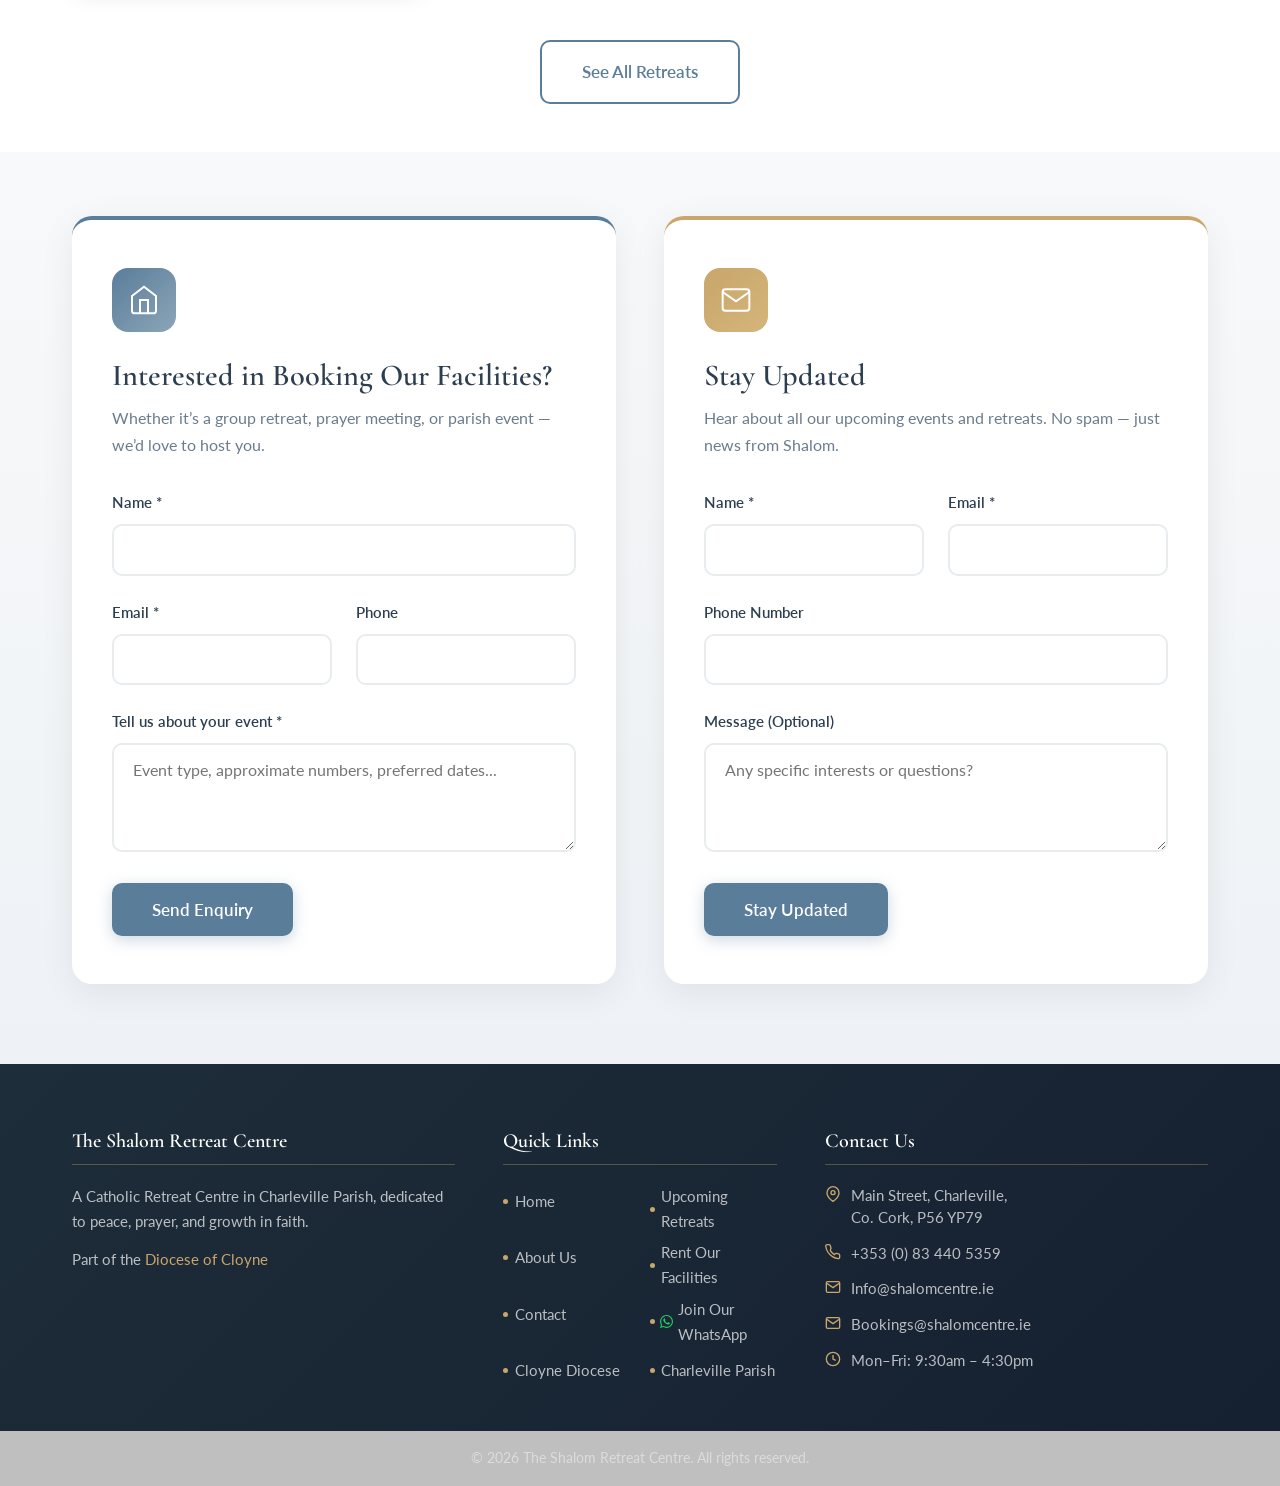
==== commit 24adb6a7: "Add files via upload" ====
--- a/index.html
+++ b/index.html
@@ -195,7 +195,7 @@
                     <!-- Quick links col -->
                     <div class="footer-col">
                         <h4>Quick Links</h4>
-                        <ul class="footer-links">
+                        <ul class="footer-links footer-links-grid">
                             <li><a href="index.html">Home</a></li>
                             <li><a href="bookings.html">Upcoming Retreats</a></li>
                             <li><a href="about.html">About Us</a></li>
--- a/styles.css
+++ b/styles.css
@@ -618,6 +618,7 @@
     line-height: 1.75;
     margin: 0;
     max-width: 680px;
+    white-space: pre-line;
 }
 
 /* Cost / donation badge — on signup page hero */
@@ -721,6 +722,7 @@
     color: var(--text-light);
     line-height: 1.7;
     margin: 0;
+    white-space: pre-line;
     display: -webkit-box;
     -webkit-line-clamp: 3;
     -webkit-box-orient: vertical;
@@ -1679,3 +1681,351 @@
     .facilities-carousel             { aspect-ratio: 4/3; }
     .notice-banner-inner             { font-size: 0.88rem; }
 }
+
+/* =====================================================
+   FACILITIES PAGE v2 — condensed, sleek, professional
+   ===================================================== */
+
+/* ── Scroll reveal ───────────────────────────────── */
+.reveal,
+.reveal-up {
+    opacity: 0;
+    transition: opacity 0.65s ease, transform 0.65s ease;
+}
+.reveal     { transform: none; }
+.reveal-up  { transform: translateY(28px); }
+.reveal.in-view,
+.reveal-up.in-view {
+    opacity: 1;
+    transform: translateY(0);
+}
+/* Stagger siblings automatically */
+.fac-grid .fac-card:nth-child(1) { transition-delay: 0.05s; }
+.fac-grid .fac-card:nth-child(2) { transition-delay: 0.12s; }
+.fac-grid .fac-card:nth-child(3) { transition-delay: 0.19s; }
+.fac-grid .fac-card:nth-child(4) { transition-delay: 0.05s; }
+.fac-grid .fac-card:nth-child(5) { transition-delay: 0.12s; }
+.fac-grid .fac-card:nth-child(6) { transition-delay: 0.19s; }
+
+/* ── Hero fallback (no image) ────────────────────── */
+.fac-hero-fallback {
+    padding: 5rem 0 3rem;
+    text-align: center;
+    background: linear-gradient(135deg, #f0f4f8, #e8f0f5);
+    border-bottom: 1px solid rgba(90,125,154,0.12);
+}
+.fac-hero-label {
+    font-family: var(--font-body);
+    font-size: 0.8rem;
+    font-weight: 700;
+    letter-spacing: 0.18em;
+    text-transform: uppercase;
+    color: var(--primary-color);
+    margin-bottom: 0.7rem;
+}
+.fac-hero-sub {
+    color: var(--text-light);
+    font-size: 1.1rem;
+    max-width: 560px;
+    margin: 0.6rem auto 0;
+    line-height: 1.7;
+}
+.fac-hero-fallback h1 { color: var(--primary-color); font-size: 3rem; margin-bottom: 0.3rem; }
+
+/* ── Stats bar ───────────────────────────────────── */
+.fac-stats-bar {
+    background: var(--primary-color);
+    padding: 1.4rem 0;
+}
+.fac-stats {
+    display: flex;
+    align-items: center;
+    justify-content: center;
+    gap: 0;
+    flex-wrap: wrap;
+}
+.fac-stat {
+    display: flex;
+    flex-direction: column;
+    align-items: center;
+    padding: 0 2.5rem;
+    gap: 0.15rem;
+}
+.fac-stat-n {
+    font-family: var(--font-heading);
+    font-size: 2rem;
+    font-weight: 600;
+    color: #fff;
+    line-height: 1;
+}
+.fac-stat-l {
+    font-size: 0.78rem;
+    color: rgba(255,255,255,0.72);
+    text-transform: uppercase;
+    letter-spacing: 0.06em;
+    font-weight: 600;
+}
+.fac-stat-div {
+    width: 1px;
+    height: 2.5rem;
+    background: rgba(255,255,255,0.2);
+    flex-shrink: 0;
+}
+
+/* ── Spaces section ──────────────────────────────── */
+.fac-spaces {
+    padding: 4rem 0 2rem;
+    background: var(--white);
+}
+.fac-section-head {
+    text-align: center;
+    max-width: 640px;
+    margin: 0 auto 2.5rem;
+}
+.fac-section-head h2 { color: var(--primary-color); margin-bottom: 0.6rem; }
+.fac-section-head p  { color: var(--text-light); font-size: 1rem; line-height: 1.7; }
+
+/* ── Facility cards grid ─────────────────────────── */
+.fac-grid {
+    display: grid;
+    grid-template-columns: repeat(3, 1fr);
+    gap: 1.5rem;
+    margin-bottom: 2.5rem;
+}
+
+.fac-card {
+    background: var(--bg-light);
+    border-radius: 12px;
+    overflow: hidden;
+    border: 1px solid rgba(90,125,154,0.1);
+    transition: transform 0.28s ease, box-shadow 0.28s ease, border-color 0.28s ease;
+    display: flex;
+    flex-direction: column;
+}
+.fac-card:hover {
+    transform: translateY(-5px);
+    box-shadow: 0 10px 30px rgba(0,0,0,0.1);
+    border-color: var(--primary-color);
+}
+
+/* Card image — placeholder shown by default, replaced by site-config via script.js */
+.fac-card-img {
+    width: 100%;
+    height: 160px;
+    overflow: hidden;
+    flex-shrink: 0;
+    background: #d5e3ef;
+}
+.fac-card-img img {
+    width: 100%; height: 100%;
+    object-fit: cover;
+    object-position: center;
+    display: block;
+    transition: transform 0.4s ease;
+}
+.fac-card:hover .fac-card-img img { transform: scale(1.06); }
+
+.fac-card-body {
+    padding: 1.4rem 1.5rem 1.6rem;
+    display: flex;
+    flex-direction: column;
+    flex: 1;
+}
+.fac-card-icon {
+    width: 38px; height: 38px;
+    border-radius: 10px;
+    background: linear-gradient(135deg, var(--primary-color), var(--secondary-color));
+    display: flex; align-items: center; justify-content: center;
+    margin-bottom: 0.8rem;
+    flex-shrink: 0;
+}
+.fac-card-icon svg { stroke: #fff; }
+.fac-card-body h3 {
+    color: var(--text-dark);
+    font-size: 1.1rem;
+    margin-bottom: 0.45rem;
+    font-family: var(--font-body);
+    font-weight: 700;
+}
+.fac-card-body p {
+    color: var(--text-light);
+    font-size: 0.9rem;
+    line-height: 1.65;
+    margin: 0;
+}
+
+/* ── Bottom section ──────────────────────────────── */
+.fac-bottom {
+    padding: 3.5rem 0 5rem;
+    background: var(--bg-light);
+    border-top: 1px solid rgba(90,125,154,0.1);
+}
+.fac-bottom-grid {
+    display: grid;
+    grid-template-columns: 1fr 1fr;
+    gap: 3rem;
+    align-items: start;
+}
+
+/* What's included */
+.fac-included h2 { color: var(--primary-color); margin-bottom: 1.4rem; font-size: 1.7rem; }
+.fac-included-list {
+    list-style: none;
+    display: flex;
+    flex-direction: column;
+    gap: 0.6rem;
+    margin-bottom: 2rem;
+}
+.fac-included-list li {
+    display: flex;
+    align-items: flex-start;
+    gap: 0.7rem;
+    color: var(--text-light);
+    font-size: 0.95rem;
+    line-height: 1.55;
+}
+.fac-included-list li::before {
+    content: '';
+    display: block;
+    width: 7px; height: 7px;
+    border-radius: 50%;
+    background: var(--accent-color);
+    flex-shrink: 0;
+    margin-top: 0.45rem;
+}
+
+.fac-testimonial {
+    background: var(--white);
+    border-left: 3px solid var(--accent-color);
+    border-radius: 0 10px 10px 0;
+    padding: 1.3rem 1.4rem;
+    display: flex;
+    flex-direction: column;
+    gap: 0.5rem;
+}
+.fac-testimonial svg { flex-shrink: 0; opacity: 0.6; }
+.fac-testimonial p   { color: var(--text-light); font-style: italic; font-size: 0.93rem; line-height: 1.7; margin: 0; }
+.fac-testimonial cite { font-size: 0.82rem; color: var(--primary-color); font-weight: 700; font-style: normal; }
+
+/* CTA panel */
+.fac-cta-box {
+    background: var(--white);
+    border-radius: 16px;
+    padding: 2rem 2rem 0;
+    border: 1px solid rgba(90,125,154,0.12);
+    box-shadow: 0 4px 20px rgba(0,0,0,0.06);
+    overflow: hidden;
+}
+.fac-cta-box h2 { color: var(--primary-color); font-size: 1.7rem; margin-bottom: 0.5rem; }
+.fac-cta-box > p { color: var(--text-light); font-size: 0.95rem; line-height: 1.65; margin-bottom: 1.2rem; }
+.fac-cta-actions { display: flex; gap: 0.8rem; flex-wrap: wrap; margin-bottom: 0; }
+.fac-enquire-btn { display: flex; align-items: center; gap: 0.5rem; }
+
+/* Enquiry form accordion */
+.fac-enquiry-form-wrap {
+    max-height: 0;
+    overflow: hidden;
+    transition: max-height 0.5s cubic-bezier(0.4, 0, 0.2, 1),
+                padding 0.4s ease,
+                opacity 0.35s ease;
+    opacity: 0;
+    padding: 0 0;
+}
+.fac-enquiry-form-wrap.open {
+    max-height: 1000px;
+    opacity: 1;
+    padding: 1.6rem 0 0.5rem;
+}
+
+.fac-enquiry-form { display: flex; flex-direction: column; gap: 1rem; }
+
+.fac-form-row { display: grid; grid-template-columns: 1fr 1fr; gap: 1rem; }
+
+.fac-form-field { display: flex; flex-direction: column; gap: 0.3rem; }
+.fac-form-field label {
+    font-size: 0.82rem;
+    font-weight: 700;
+    color: var(--text-dark);
+    text-transform: uppercase;
+    letter-spacing: 0.04em;
+}
+.fac-form-field label span { color: var(--accent-color); }
+.fac-form-field input,
+.fac-form-field textarea {
+    padding: 0.6rem 0.85rem;
+    border: 1px solid rgba(90,125,154,0.25);
+    border-radius: 8px;
+    font-size: 0.93rem;
+    font-family: var(--font-body);
+    color: var(--text-dark);
+    background: var(--bg-light);
+    transition: border-color 0.2s;
+    width: 100%;
+    box-sizing: border-box;
+}
+.fac-form-field input:focus,
+.fac-form-field textarea:focus {
+    outline: none;
+    border-color: var(--primary-color);
+    background: var(--white);
+}
+.fac-form-field textarea { resize: vertical; min-height: 72px; }
+
+.fac-checkboxes {
+    display: grid;
+    grid-template-columns: 1fr 1fr;
+    gap: 0.4rem 1rem;
+    padding: 0.6rem 0;
+}
+.fac-check {
+    display: flex;
+    align-items: center;
+    gap: 0.45rem;
+    font-size: 0.9rem;
+    color: var(--text-light);
+    cursor: pointer;
+}
+.fac-check input { width: 15px; height: 15px; accent-color: var(--primary-color); cursor: pointer; flex-shrink: 0; }
+
+.fac-form-footer {
+    display: flex;
+    flex-direction: column;
+    gap: 0.7rem;
+    padding-bottom: 0.5rem;
+}
+
+.fac-pricing-note {
+    padding: 1rem 0 1.4rem;
+    font-size: 0.85rem;
+    color: var(--text-light);
+    line-height: 1.65;
+    border-top: 1px solid rgba(90,125,154,0.1);
+    margin-top: 1.2rem;
+}
+.fac-pricing-note strong { color: var(--text-dark); }
+
+/* ── Quick Links 4×2 grid ────────────────────────── */
+.footer-links-grid {
+    display: grid !important;
+    grid-template-columns: 1fr 1fr;
+    gap: 0.4rem 1.2rem;
+}
+
+/* ── Responsive ──────────────────────────────────── */
+@media (max-width: 1024px) {
+    .fac-grid { grid-template-columns: repeat(2, 1fr); }
+}
+
+@media (max-width: 768px) {
+    .fac-bottom-grid    { grid-template-columns: 1fr; }
+    .fac-form-row       { grid-template-columns: 1fr; }
+    .fac-stat           { padding: 0 1.2rem; }
+    .fac-hero-fallback h1 { font-size: 2.2rem; }
+}
+
+@media (max-width: 600px) {
+    .fac-grid           { grid-template-columns: 1fr; }
+    .fac-stat-div       { display: none; }
+    .fac-stats          { gap: 1rem; }
+    .fac-checkboxes     { grid-template-columns: 1fr; }
+}
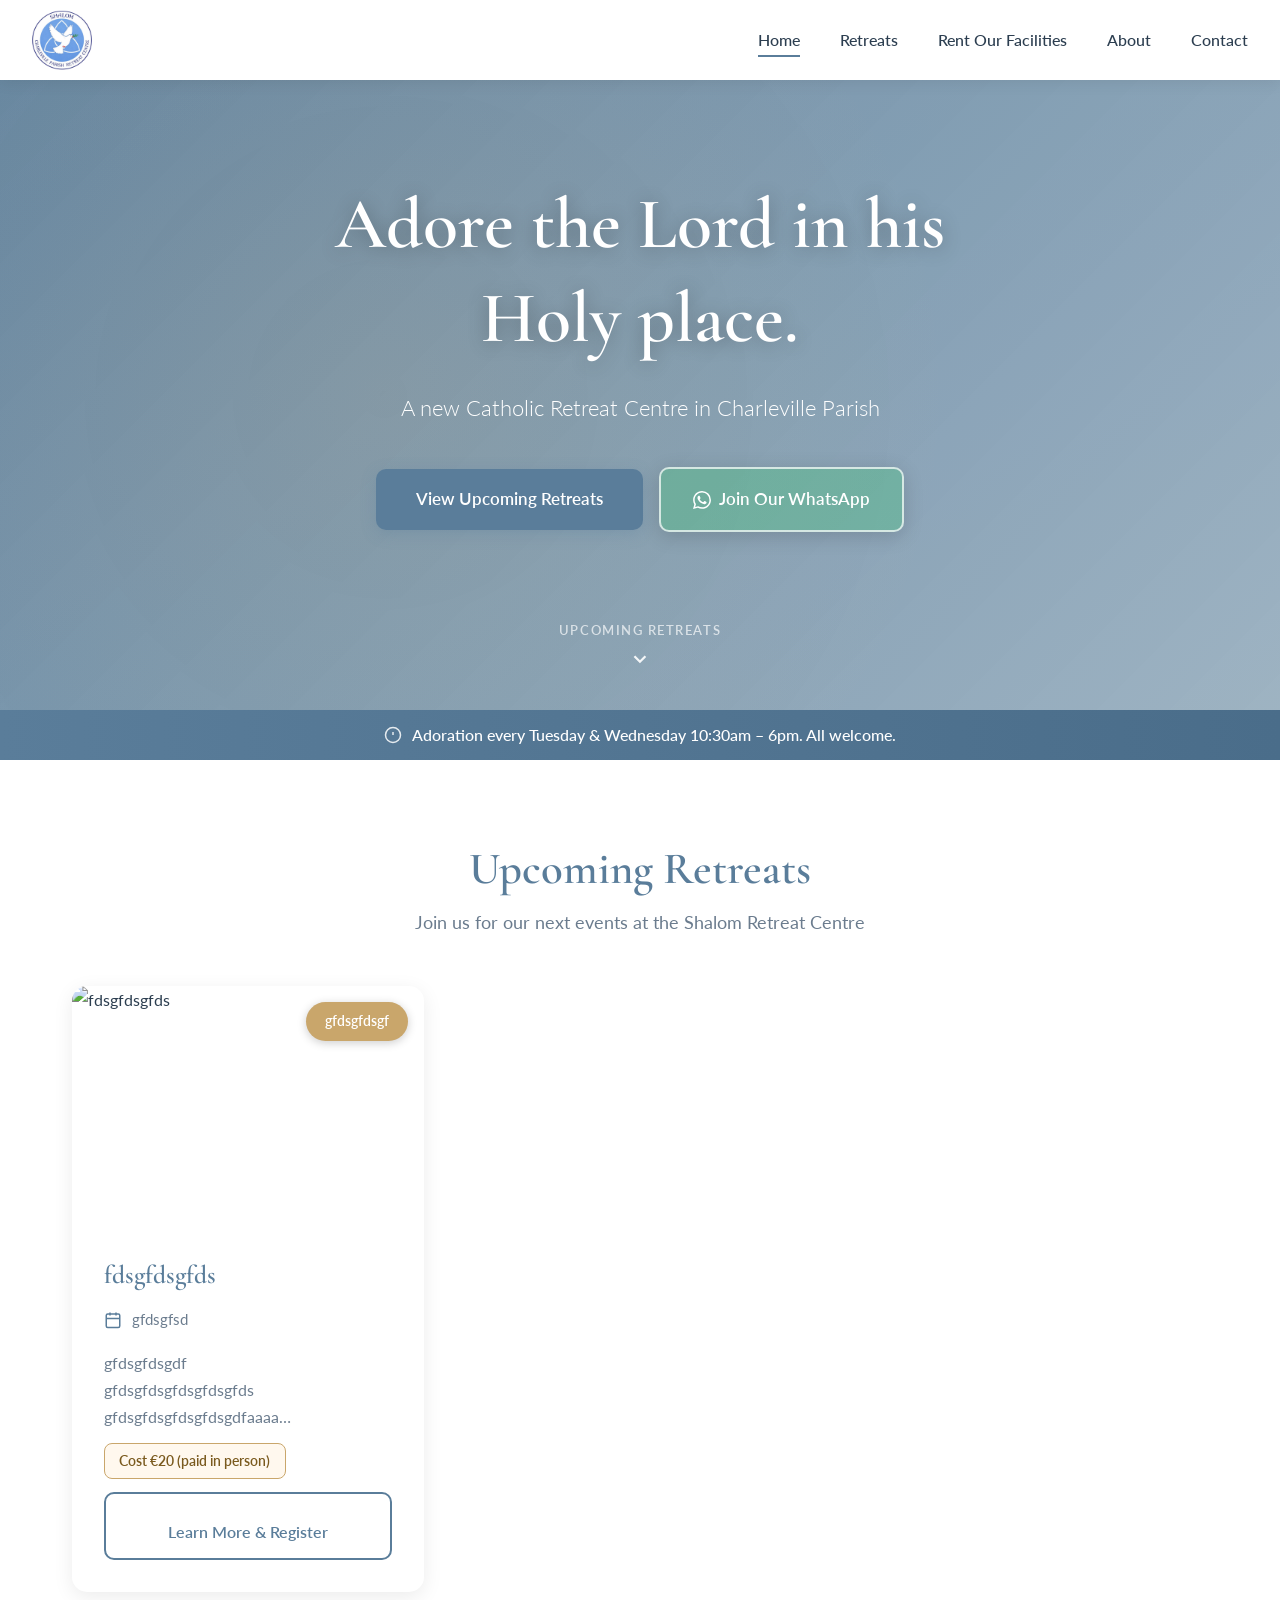
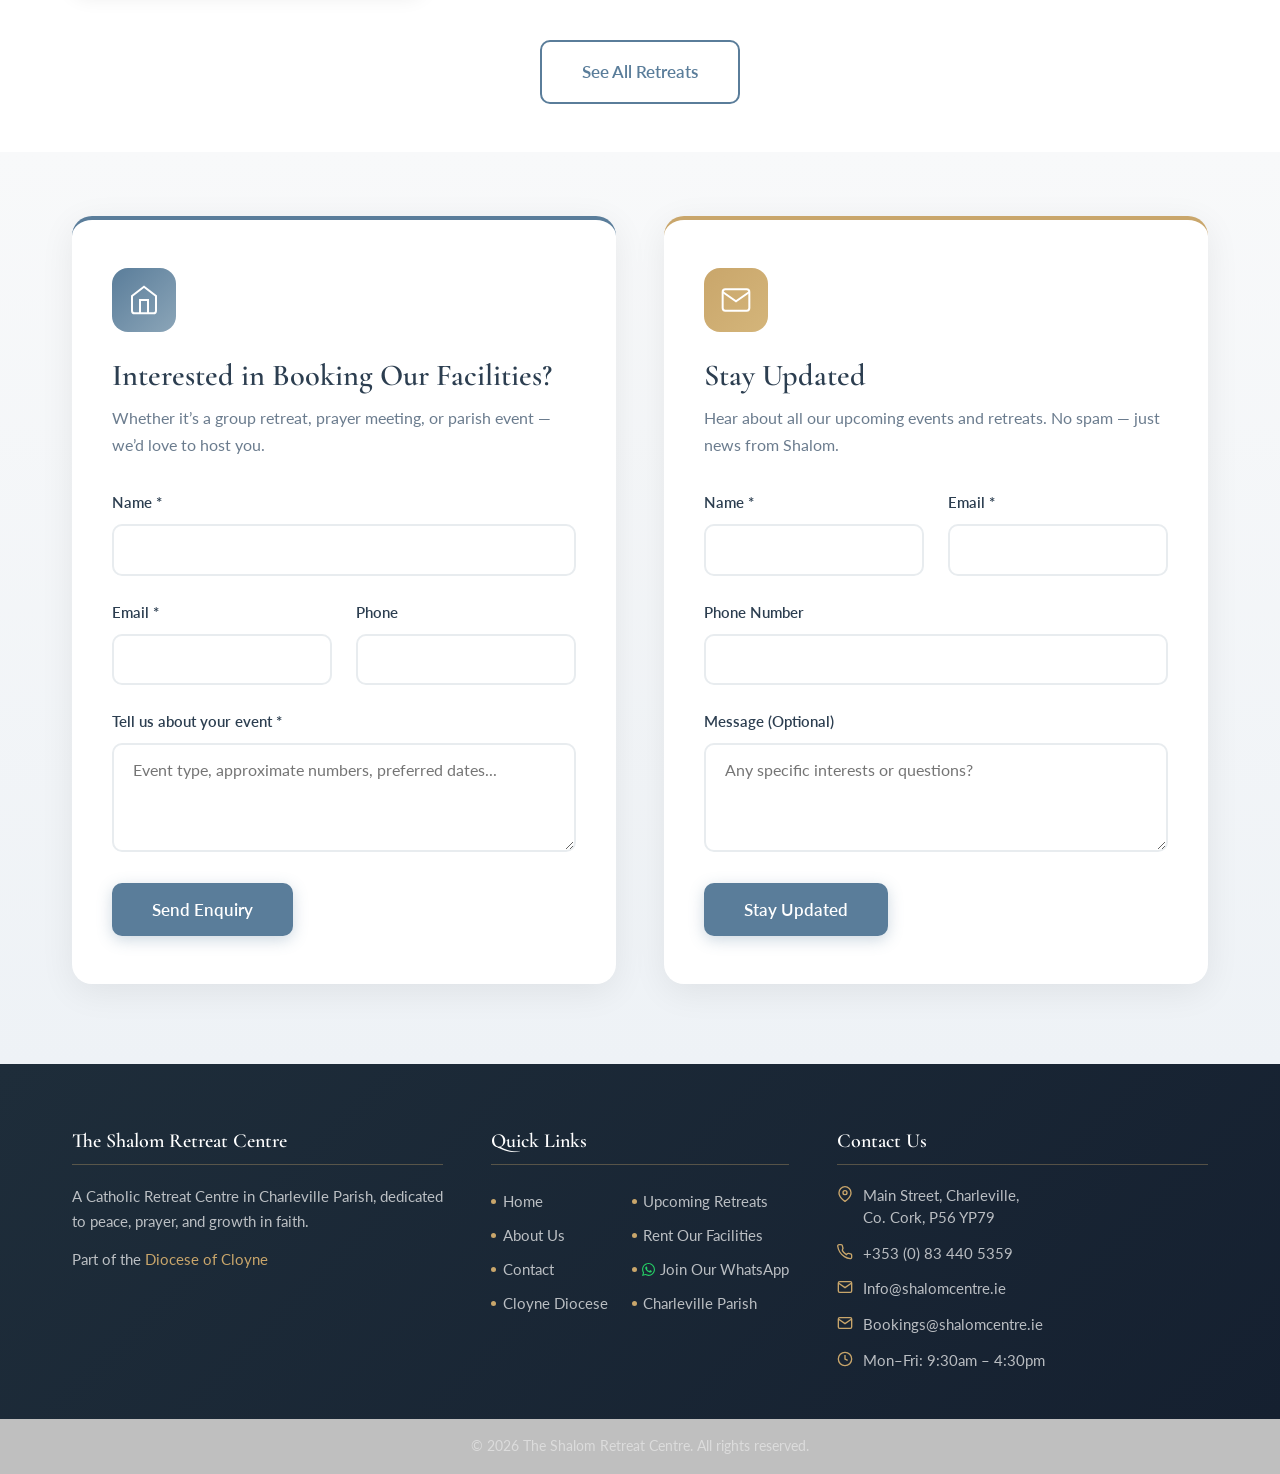
==== commit b8bfa664: "Add files via upload" ====
--- a/index.html
+++ b/index.html
@@ -44,8 +44,8 @@
     <!-- Hero Section -->
     <section class="hero" id="hero">
         <div class="hero-content">
-            <h1 class="fade-in">Adore the Lord in his Holy place.</h1>
-            <p class="fade-in-delay-1">A new Catholic Retreat Centre in Charleville Parish</p>
+            <h1 class="fade-in" data-cms="hero_title">Adore the Lord in his Holy place.</h1>
+            <p class="fade-in-delay-1" data-cms="hero_subtitle">A new Catholic Retreat Centre in Charleville Parish</p>
             <div class="hero-buttons fade-in-delay-2">
                 <a href="bookings.html" class="btn-primary hero-btn">View Upcoming Retreats</a>
                 <a href="https://chat.whatsapp.com/FvwBHMFkd5S3oxi56iMXap?mode=gi_t" class="btn-whatsapp" target="_blank" rel="noopener" aria-label="Join our WhatsApp group">
@@ -71,7 +71,7 @@
     <section class="highlights-section" id="highlights">
         <div class="container">
             <div class="section-intro fade-in">
-                <h2>Upcoming Retreats</h2>
+                <h2 data-cms="section_heading">Upcoming Retreats</h2>
                 <p>Join us for our next events at the Shalom Retreat Centre</p>
             </div>
             <div class="retreats-grid" id="highlightsGrid">
--- a/styles.css
+++ b/styles.css
@@ -1153,11 +1153,11 @@
     border-radius: 50%;
     background: var(--accent-color);
     flex-shrink: 0;
-    transition: var(--transition);
-}
-
-.footer-links a:hover { color: var(--white); padding-left: 4px; }
-.footer-links a:hover::before { background: #d9bb85; }
+    transition: background 0.2s, transform 0.2s;
+}
+
+.footer-links a:hover { color: var(--white); }
+.footer-links a:hover::before { background: #d9bb85; transform: scale(1.4); }
 
 /* Contact list */
 .footer-contact-list {
@@ -2008,7 +2008,15 @@
 .footer-links-grid {
     display: grid !important;
     grid-template-columns: 1fr 1fr;
-    gap: 0.4rem 1.2rem;
+    gap: 0.25rem 1.5rem;
+    align-items: start;
+}
+
+/* Prevent any link wrapping mid-word which breaks the grid row heights */
+.footer-links-grid a {
+    white-space: nowrap;
+    overflow: hidden;
+    text-overflow: ellipsis;
 }
 
 /* ── Responsive ──────────────────────────────────── */
@@ -2029,3 +2037,56 @@
     .fac-stats          { gap: 1rem; }
     .fac-checkboxes     { grid-template-columns: 1fr; }
 }
+
+/* ===== SITE EDIT PANEL — retreat manager ===== */
+.se-tabs {
+    display: flex;
+    gap: 0.4rem;
+    flex-wrap: wrap;
+    margin-bottom: 1.5rem;
+    border-bottom: 2px solid var(--border);
+    padding-bottom: 0.75rem;
+}
+
+.se-tab {
+    padding: 0.45rem 1.1rem;
+    border-radius: 6px;
+    font-size: 13px;
+    font-weight: 600;
+    border: 1px solid var(--border);
+    background: var(--white);
+    color: var(--text);
+    cursor: pointer;
+    transition: background 0.15s, border-color 0.15s, color 0.15s;
+}
+
+.se-tab:hover {
+    background: var(--bg-hover);
+    border-color: var(--olive);
+}
+
+.se-tab.active {
+    background: var(--olive);
+    border-color: var(--olive);
+    color: #fff;
+}
+
+.se-form {
+    max-height: 60vh;
+    overflow-y: auto;
+    padding-right: 0.5rem;
+    scrollbar-width: thin;
+}
+
+.se-section-head {
+    font-size: 11px;
+    font-weight: 700;
+    text-transform: uppercase;
+    letter-spacing: 0.08em;
+    color: var(--text-muted);
+    margin: 1.4rem 0 0.8rem;
+    padding-bottom: 0.4rem;
+    border-bottom: 1px solid var(--border);
+}
+
+.se-section-head:first-child { margin-top: 0; }
